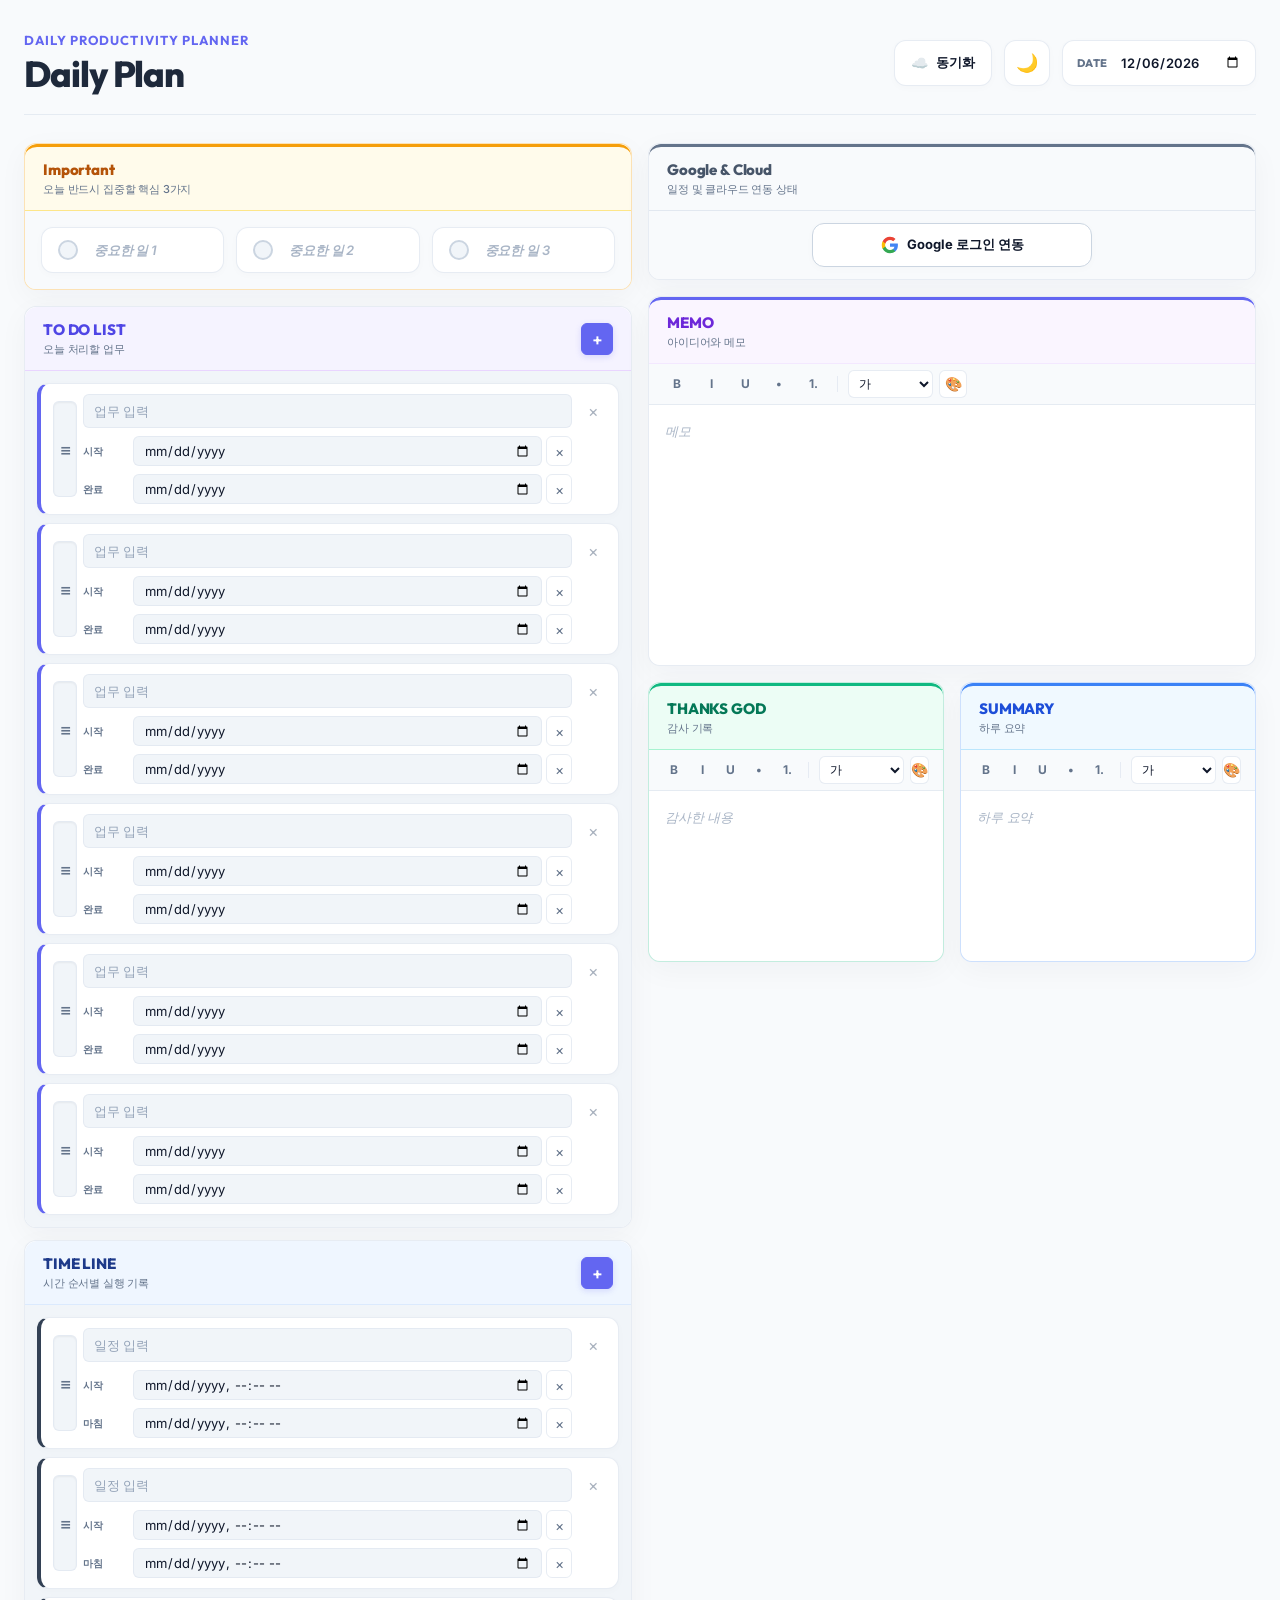
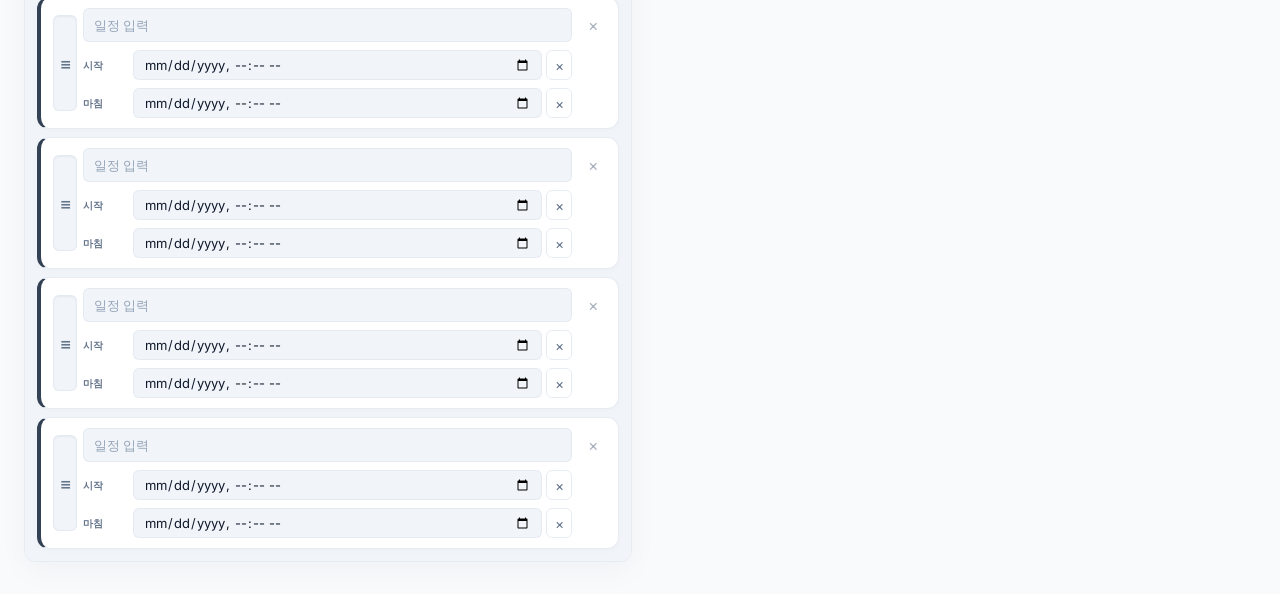
==== index.html @ 414c24da "20260521_윙맨 클로드 작업, 로그인 기능으로 데이터 공유 관련" ====
<!doctype html>
<html lang="ko">
  <head>
    <meta charset="utf-8" />
    <meta name="viewport" content="width=device-width, initial-scale=1" />
    <title>Daily Plan</title>
    <link rel="preconnect" href="https://fonts.googleapis.com">
    <link rel="preconnect" href="https://fonts.gstatic.com" crossorigin>
    <link href="https://fonts.googleapis.com/css2?family=Inter:wght@300;400;500;600;700&family=Outfit:wght@400;500;600;700;800&display=swap" rel="stylesheet">
    <link rel="stylesheet" href="styles.css" />
    <script src="https://accounts.google.com/gsi/client" async defer></script>
  </head>
  <body>
    <main class="app-shell">
      <header class="app-header">
        <div>
          <p class="eyebrow">Daily productivity planner</p>
          <h1>Daily Plan</h1>
        </div>
        <div class="header-controls">
          <button id="triggerCloudBackup" class="backup-trigger-btn" type="button" title="구글 드라이브와 지금 동기화">
            <span class="btn-icon">☁️</span>
            <span class="btn-label">동기화</span>
          </button>
          <button id="themeToggle" class="theme-toggle-btn" type="button" aria-label="테마 전환" title="화면 테마 전환">🌙</button>
          <label class="date-field">
            <span>DATE</span>
            <input id="planDate" type="date" />
          </label>
        </div>
      </header>

      <section class="planner-grid" aria-label="Daily planning workspace">
        <section class="main-grid" aria-label="Primary planning area">
          <section class="left-stack">
            <section class="panel important-panel priority-panel" aria-labelledby="importantTitle">
              <div class="panel-header">
                <div>
                  <h2 id="importantTitle">Important</h2>
                  <p>오늘 반드시 집중할 핵심 3가지</p>
                </div>
              </div>
              <div class="important-list">
                <div class="important-item">
                  <label class="important-checkbox-wrapper">
                    <input type="checkbox" class="important-checkbox" data-checkbox="important1" aria-label="중요한 일 1 완료 체크">
                    <span class="custom-checkbox"></span>
                  </label>
                  <div class="rich-editor" contenteditable="true" data-editor="important1" aria-label="중요한 일 1"></div>
                </div>
                <div class="important-item">
                  <label class="important-checkbox-wrapper">
                    <input type="checkbox" class="important-checkbox" data-checkbox="important2" aria-label="중요한 일 2 완료 체크">
                    <span class="custom-checkbox"></span>
                  </label>
                  <div class="rich-editor" contenteditable="true" data-editor="important2" aria-label="중요한 일 2"></div>
                </div>
                <div class="important-item">
                  <label class="important-checkbox-wrapper">
                    <input type="checkbox" class="important-checkbox" data-checkbox="important3" aria-label="중요한 일 3 완료 체크">
                    <span class="custom-checkbox"></span>
                  </label>
                  <div class="rich-editor" contenteditable="true" data-editor="important3" aria-label="중요한 일 3"></div>
                </div>
              </div>
            </section>

            <section class="work-grid" aria-label="Execution workspace">
              <section class="panel task-panel" aria-labelledby="todoTitle">
                <div class="panel-header">
                  <div>
                    <h2 id="todoTitle">TO DO LIST</h2>
                    <p>오늘 처리할 업무</p>
                  </div>
                  <button class="icon-button" id="addTodo" type="button" title="할 일 추가" aria-label="할 일 추가">+</button>
                </div>
                <div id="todoList" class="row-list" data-list="todos"></div>
              </section>

              <section class="panel timeline-panel" aria-labelledby="timelineTitle">
                <div class="panel-header">
                  <div>
                    <h2 id="timelineTitle">TIME LINE</h2>
                    <p>시간 순서별 실행 기록</p>
                  </div>
                  <button class="icon-button" id="addTimeline" type="button" title="타임라인 추가" aria-label="타임라인 추가">+</button>
                </div>
                <div id="timelineList" class="row-list" data-list="timeline"></div>
              </section>
            </section>
          </section>

          <section class="right-stack">
            <section class="panel calendar-panel" aria-labelledby="calendarTitle">
              <div class="panel-header">
                <div>
                  <h2 id="calendarTitle">Google &amp; Cloud</h2>
                  <p id="calendarStatusText">일정 및 클라우드 연동 상태</p>
                </div>
              </div>
              <div class="calendar-preview" style="padding: 12px; display: flex; align-items: center; justify-content: center;">
                <!-- 1. 구글 연동 전 화면 -->
                <div id="calendarUnlinked" style="width: 100%; display: flex; justify-content: center;">
                  <button id="connectGoogleBtn" class="google-login-button" type="button" style="width: 100%; display: inline-flex; align-items: center; justify-content: center; gap: 8px; padding: 12px; border-radius: var(--radius); font-size: 13px; font-weight: 700; cursor: pointer;">
                    <span class="g-logo">
                      <svg viewBox="0 0 24 24" width="18" height="18">
                        <path fill="#4285F4" d="M22.56 12.25c0-.78-.07-1.53-.2-2.25H12v4.26h5.92c-.26 1.37-1.04 2.53-2.21 3.31v2.77h3.57c2.08-1.92 3.28-4.74 3.28-8.09z"/>
                        <path fill="#34A853" d="M12 23c2.97 0 5.46-.98 7.28-2.66l-3.57-2.77c-.98.66-2.23 1.06-3.71 1.06-2.86 0-5.29-1.93-6.16-4.53H2.18v2.84C3.99 20.53 7.7 23 12 23z"/>
                        <path fill="#FBBC05" d="M5.84 14.09c-.22-.66-.35-1.36-.35-2.09s.13-1.43.35-2.09V7.07H2.18C1.43 8.55 1 10.22 1 12s.43 3.45 1.18 4.93l2.85-2.22.81-.62z"/>
                        <path fill="#EA4335" d="M12 5.38c1.62 0 3.06.56 4.21 1.64l3.15-3.15C17.45 2.09 14.97 1 12 1 7.7 1 3.99 3.47 2.18 7.07l3.66 2.84c.87-2.6 3.3-4.53 6.16-4.53z"/>
                      </svg>
                    </span>
                    <span class="g-btn-text">Google 로그인 연동</span>
                  </button>
                </div>

                <!-- 2. 구글 연동 후 화면 -->
                <div id="calendarLinked" style="display: none; width: 100%;">
                  <div style="display: flex; gap: 8px; width: 100%; align-items: center; margin-bottom: 10px;">
                    <a id="openGoogleCalendarBtn" href="https://calendar.google.com/calendar/r" target="_blank" rel="noopener" class="google-calendar-link-btn" style="text-decoration: none; flex: 2; display: inline-flex; align-items: center; justify-content: center; gap: 8px; padding: 12px; border-radius: var(--radius); background: #4285F4; border: none; color: #ffffff; font-size: 13px; font-weight: 700; cursor: pointer; transition: all 0.2s;">
                      📅 일정 추가·편집 (구글 캘린더) ↗
                    </a>
                    <button id="disconnectGoogleBtn" class="google-logout-button" type="button" style="flex: 1; display: inline-flex; align-items: center; justify-content: center; gap: 6px; padding: 12px; border-radius: var(--radius); background: var(--panel-soft); border: 1px solid var(--line-soft); color: #ef4444; font-size: 12px; font-weight: 600; cursor: pointer; transition: all 0.2s;">
                      🔒 로그아웃
                    </button>
                  </div>
                  <iframe id="calendarFrame" title="내 구글 캘린더" src="" style="width: 100%; height: 460px; border: 1px solid var(--line-soft); border-radius: var(--radius); background: #ffffff;" frameborder="0" scrolling="no"></iframe>
                </div>
              </div>
            </section>

            <section class="panel memo-panel" aria-labelledby="memoTitle">
              <div class="panel-header">
                <div>
                  <h2 id="memoTitle">MEMO</h2>
                  <p>아이디어와 메모</p>
                </div>
              </div>
              <div class="editor-toolbar" data-toolbar>
                <button type="button" data-command="bold" title="굵게">B</button>
                <button type="button" data-command="italic" title="기울임">I</button>
                <button type="button" data-command="underline" title="밑줄">U</button>
                <button type="button" data-command="insertUnorderedList" title="글머리 목록">•</button>
                <button type="button" data-command="insertOrderedList" title="번호 목록">1.</button>
                
                <div class="toolbar-divider"></div>
                
                <select class="editor-select" data-command="fontSize" title="글꼴 크기" aria-label="글꼴 크기">
                  <option value="" disabled selected>가</option>
                  <option value="1">매우 작게</option>
                  <option value="2">작게</option>
                  <option value="3">보통</option>
                  <option value="4">크게</option>
                  <option value="5">매우 크게</option>
                  <option value="6">최대</option>
                </select>
                
                <label class="editor-color-label" title="글자 색상">
                  <input type="color" class="editor-color-picker" data-command="foreColor" value="#1e293b" />
                  <span class="color-icon">🎨</span>
                </label>
              </div>
              <div class="rich-editor large-editor" contenteditable="true" data-editor="memo" aria-label="메모"></div>
            </section>

            <section class="review-grid" aria-label="Daily review">
              <section class="panel thanks-panel" aria-labelledby="thanksTitle">
                <div class="panel-header">
                  <div>
                    <h2 id="thanksTitle">THANKS GOD</h2>
                    <p>감사 기록</p>
                  </div>
                </div>
                <div class="editor-toolbar" data-toolbar>
                  <button type="button" data-command="bold" title="굵게">B</button>
                  <button type="button" data-command="italic" title="기울임">I</button>
                  <button type="button" data-command="underline" title="밑줄">U</button>
                  <button type="button" data-command="insertUnorderedList" title="글머리 목록">•</button>
                  <button type="button" data-command="insertOrderedList" title="번호 목록">1.</button>
                  
                  <div class="toolbar-divider"></div>
                  
                  <select class="editor-select" data-command="fontSize" title="글꼴 크기" aria-label="글꼴 크기">
                    <option value="" disabled selected>가</option>
                    <option value="1">매우 작게</option>
                    <option value="2">작게</option>
                    <option value="3">보통</option>
                    <option value="4">크게</option>
                    <option value="5">매우 크게</option>
                    <option value="6">최대</option>
                  </select>
                  
                  <label class="editor-color-label" title="글자 색상">
                    <input type="color" class="editor-color-picker" data-command="foreColor" value="#1e293b" />
                    <span class="color-icon">🎨</span>
                  </label>
                </div>
                <div class="rich-editor review-editor" contenteditable="true" data-editor="thanks" aria-label="감사한 내용"></div>
              </section>

              <section class="panel summary-panel" aria-labelledby="summaryTitle">
                <div class="panel-header">
                  <div>
                    <h2 id="summaryTitle">SUMMARY</h2>
                    <p>하루 요약</p>
                  </div>
                </div>
                <div class="editor-toolbar" data-toolbar>
                  <button type="button" data-command="bold" title="굵게">B</button>
                  <button type="button" data-command="italic" title="기울임">I</button>
                  <button type="button" data-command="underline" title="밑줄">U</button>
                  <button type="button" data-command="insertUnorderedList" title="글머리 목록">•</button>
                  <button type="button" data-command="insertOrderedList" title="번호 목록">1.</button>
                  
                  <div class="toolbar-divider"></div>
                  
                  <select class="editor-select" data-command="fontSize" title="글꼴 크기" aria-label="글꼴 크기">
                    <option value="" disabled selected>가</option>
                    <option value="1">매우 작게</option>
                    <option value="2">작게</option>
                    <option value="3">보통</option>
                    <option value="4">크게</option>
                    <option value="5">매우 크게</option>
                    <option value="6">최대</option>
                  </select>
                  
                  <label class="editor-color-label" title="글자 색상">
                    <input type="color" class="editor-color-picker" data-command="foreColor" value="#1e293b" />
                    <span class="color-icon">🎨</span>
                  </label>
                </div>
                <div class="rich-editor review-editor" contenteditable="true" data-editor="summary" aria-label="하루 요약"></div>
              </section>
            </section>
          </section>
        </section>
      </section>
    </main>

    <template id="todoTemplate">
      <article class="plan-row" data-row>
        <button class="drag-handle" type="button" title="순서 이동" aria-label="순서 이동">≡</button>
        <textarea class="title-input" data-field="task" placeholder="업무 입력" rows="1"></textarea>
        <div class="date-control" data-label="시작">
          <span class="control-label">시작</span>
          <input type="date" data-field="start" aria-label="시작 날짜" />
          <button class="clear-button" type="button" data-clear="start" title="시작 날짜 삭제" aria-label="시작 날짜 삭제">×</button>
        </div>
        <div class="date-control" data-label="완료">
          <span class="control-label">완료</span>
          <input type="date" data-field="end" aria-label="완료 날짜" />
          <button class="clear-button" type="button" data-clear="end" title="완료 날짜 삭제" aria-label="완료 날짜 삭제">×</button>
        </div>
        <button class="delete-button" type="button" data-delete title="행 삭제" aria-label="행 삭제">×</button>
      </article>
    </template>

    <template id="timelineTemplate">
      <article class="plan-row" data-row>
        <button class="drag-handle" type="button" title="순서 이동" aria-label="순서 이동">≡</button>
        <textarea class="title-input" data-field="task" placeholder="일정 입력" rows="1"></textarea>
        <div class="date-control" data-label="시작시간">
          <span class="control-label">시작</span>
          <input type="datetime-local" data-field="start" aria-label="시작 시간" />
          <button class="clear-button" type="button" data-clear="start" title="시작 시간 삭제" aria-label="시작 시간 삭제">×</button>
        </div>
        <div class="date-control" data-label="마침시간">
          <span class="control-label">마침</span>
          <input type="datetime-local" data-field="end" aria-label="마침 시간" />
          <button class="clear-button" type="button" data-clear="end" title="마침 시간 삭제" aria-label="마침 시간 삭제">×</button>
        </div>
        <button class="delete-button" type="button" data-delete title="행 삭제" aria-label="행 삭제">×</button>
      </article>
    </template>

    <script src="app.js"></script>
  </body>
</html>
---- styles.css ----
:root {
  --page: #f8fafc;
  --panel: #ffffff;
  --panel-soft: #f1f5f9;
  --panel-strong: #cbd5e1;
  --text: #0f172a;
  --muted: #64748b;
  --line: #cbd5e1;
  --line-soft: rgba(226, 232, 240, 0.8);
  --primary: #1e293b;
  --primary-2: #334155;
  --accent: #6366f1;
  --accent-soft: #eef2ff;
  --warn-soft: #fef08a;
  --danger: #ef4444;
  --radius: 12px;
  --radius-sm: 6px;
  --shadow-sm: 0 2px 8px rgba(15, 23, 42, 0.02);
  --shadow: 0 8px 30px rgba(15, 23, 42, 0.04);
  --shadow-hover: 0 12px 36px rgba(99, 102, 241, 0.08);
}

body.dark-mode {
  --page: #0f172a;       /* 눈이 편안한 심야 블루-그레이 톤 배경 */
  --panel: #1e293b;      /* 배경보다 한 단계 밝아 입체감을 주는 다크 슬레이트 카드 배경 */
  --panel-soft: #0f172a; /* 에디터 및 입력 필드 배경을 위한 깊은 다크 톤 */
  --panel-strong: #475569;
  --text: #f8fafc;       /* 야간 가독성이 탁월한 밝은 은회색 텍스트 */
  --muted: #94a3b8;      /* 차분하게 톤 다운된 서브 텍스트 */
  --line: #334155;       /* 영역 구분을 위한 다크 슬레이트 보더선 */
  --line-soft: rgba(255, 255, 255, 0.08); /* 눈이 부시지 않은 미세 경계선 */
  --primary: #f8fafc;
  --primary-2: #cbd5e1;
  --accent-soft: rgba(99, 102, 241, 0.15); /* 보라빛 악센트 반투명 채도 조절 */
  --shadow-sm: 0 2px 8px rgba(0, 0, 0, 0.2);
  --shadow: 0 8px 30px rgba(0, 0, 0, 0.35);
  --shadow-hover: 0 12px 36px rgba(99, 102, 241, 0.2);
}

* {
  box-sizing: border-box;
}

html {
  background: var(--page);
  color: var(--text);
  font-family: 'Inter', ui-sans-serif, system-ui, sans-serif;
  letter-spacing: -0.01em;
}

body {
  margin: 0;
  -webkit-font-smoothing: antialiased;
  -moz-osx-font-smoothing: grayscale;
}

button,
input,
textarea {
  font: inherit;
  color: inherit;
}

.app-shell {
  width: min(1400px, 100%);
  margin: 0 auto;
  padding: 32px 24px;
}

.app-header {
  display: flex;
  align-items: center;
  justify-content: space-between;
  gap: 24px;
  margin-bottom: 28px;
  border-bottom: 1px solid var(--line-soft);
  padding-bottom: 20px;
}

.header-controls {
  display: flex;
  align-items: center;
  gap: 12px;
}

.backup-trigger-btn {
  display: inline-flex;
  align-items: center;
  justify-content: center;
  gap: 8px;
  height: 46px;
  padding: 0 16px;
  border: 1px solid var(--line-soft);
  border-radius: var(--radius);
  background: var(--panel);
  color: var(--text);
  font-family: 'Outfit', 'Inter', sans-serif;
  font-size: 13px;
  font-weight: 600;
  cursor: pointer;
  box-shadow: var(--shadow-sm);
  transition: all 0.25s cubic-bezier(0.4, 0, 0.2, 1);
  white-space: nowrap;
  outline: none;
  user-select: none;
}

.backup-trigger-btn .btn-icon {
  font-size: 14px;
  transition: transform 0.25s ease;
}

.backup-trigger-btn:hover {
  border-color: var(--accent);
  background: linear-gradient(135deg, rgba(99, 102, 241, 0.04), rgba(79, 70, 229, 0.04));
  color: var(--accent);
  transform: translateY(-2px);
  box-shadow: 0 6px 16px rgba(99, 102, 241, 0.08);
}

.backup-trigger-btn:hover .btn-icon {
  transform: translateY(-1px);
}

.backup-trigger-btn:active {
  transform: translateY(0) scale(0.97);
  box-shadow: var(--shadow-sm);
}

body.dark-mode .backup-trigger-btn {
  background: var(--panel);
  border-color: var(--line-soft);
  color: var(--text);
}

body.dark-mode .backup-trigger-btn:hover {
  border-color: var(--accent);
  background: linear-gradient(135deg, rgba(165, 180, 252, 0.06), rgba(99, 102, 241, 0.06));
  color: #a5b4fc;
}

.theme-toggle-btn {
  display: inline-grid;
  width: 46px;
  height: 46px;
  place-items: center;
  border: 1px solid var(--line-soft);
  border-radius: var(--radius);
  background: var(--panel);
  font-size: 18px;
  cursor: pointer;
  box-shadow: var(--shadow-sm);
  transition: all 0.28s cubic-bezier(0.4, 0, 0.2, 1);
  outline: none;
  user-select: none;
}

.theme-toggle-btn:hover {
  border-color: var(--accent);
  transform: scale(1.08) rotate(15deg);
  box-shadow: 0 4px 14px rgba(99, 102, 241, 0.12);
}

.theme-toggle-btn:active {
  transform: scale(0.92);
}

.eyebrow {
  margin: 0 0 6px;
  color: var(--accent);
  font-family: 'Outfit', sans-serif;
  font-size: 13px;
  font-weight: 700;
  letter-spacing: 0.08em;
  text-transform: uppercase;
}

h1 {
  margin: 0;
  color: var(--primary);
  font-family: 'Outfit', sans-serif;
  font-size: 36px;
  font-weight: 800;
  letter-spacing: -0.03em;
  line-height: 1.1;
}

.date-field {
  display: flex;
  align-items: center;
  gap: 12px;
  background: var(--panel);
  border: 1px solid var(--line-soft);
  border-radius: var(--radius);
  padding: 6px 14px;
  box-shadow: var(--shadow-sm);
  transition: all 0.2s ease;
}

.date-field:hover {
  border-color: var(--accent);
  box-shadow: 0 4px 12px rgba(99, 102, 241, 0.05);
}

.date-field span {
  color: var(--muted);
  font-family: 'Outfit', sans-serif;
  font-size: 11px;
  font-weight: 800;
  letter-spacing: 0.05em;
}

.date-field input {
  height: 32px;
  border: none;
  background: transparent;
  color: var(--text);
  font-weight: 600;
  font-size: 13px;
  padding: 0;
  cursor: pointer;
  outline: none;
}

.planner-grid {
  display: grid;
  grid-template-columns: 1fr;
  gap: 16px;
  align-items: start;
}

.main-grid {
  display: grid;
  grid-template-columns: minmax(560px, 1.15fr) minmax(430px, 1fr);
  gap: 16px;
  align-items: start;
}

.left-stack,
.right-stack {
  display: grid;
  gap: 16px;
  min-width: 0;
}

.work-grid {
  display: grid;
  grid-template-columns: minmax(0, 1fr) minmax(0, 1fr);
  gap: 12px;
  align-items: start;
}

.panel {
  min-width: 0;
  border: 1px solid var(--line-soft);
  border-radius: var(--radius);
  background: var(--panel);
  box-shadow: var(--shadow);
  overflow: hidden;
}

.panel-header {
  display: flex;
  min-height: 64px;
  align-items: center;
  justify-content: space-between;
  gap: 12px;
  border-bottom: 1px solid var(--line-soft);
  background: var(--panel);
  padding: 14px 18px;
  border-radius: var(--radius) var(--radius) 0 0; /* 패널 헤더 배경색 삐침 방지용 라운딩 */
}

/* 각 구역별 패널 헤더 (타이틀 칸 구역) 프리미엄 배경색 틴트 및 하단 보더 정밀 튜닝 */
.important-panel > .panel-header {
  background: #fffbeb !important; /* Extremely Soft Amber Tint (초미세 골드 앰버 틴트) */
  border-bottom: 1px solid #fde68a !important;
}

.task-panel > .panel-header {
  background: #f5f3ff !important; /* Extremely Soft Violet Purple Tint (초미세 바이올렛 퍼플 틴트) */
  border-bottom: 1px solid #e9d5ff !important;
}

.timeline-panel > .panel-header {
  background: #eff6ff !important; /* Extremely Soft Royal Blue Tint (초미세 로얄 블루 틴트) */
  border-bottom: 1px solid #dbeafe !important;
}

.calendar-panel > .panel-header {
  background: #f8fafc !important; /* Elegant Slate Soft Tint (고급 슬레이트 그레이 틴트) */
  border-bottom: 1px solid #e2e8f0 !important;
}

.memo-panel > .panel-header {
  background: #faf5ff !important; /* Creative Lavender Purple Tint (창의적 라벤더 퍼플 틴트) */
  border-bottom: 1px solid #f3e8ff !important;
}

.thanks-panel > .panel-header {
  background: #ecfdf5 !important; /* Peaceful Emerald Mint Tint (평온한 에메랄드 민트 틴트) */
  border-bottom: 1px solid #a7f3d0 !important;
}

.summary-panel > .panel-header {
  background: #f0f9ff !important; /* Trusting Sky Blue Tint (신뢰감 있는 스카이 블루 틴트) */
  border-bottom: 1px solid #bae6fd !important;
}

.panel-header h2,
.panel-header p {
  margin: 0;
}

.panel-header h2 {
  color: var(--primary);
  font-family: 'Outfit', sans-serif;
  font-size: 15px;
  font-weight: 800;
  letter-spacing: -0.01em;
  line-height: 1.2;
}

/* 각 항목별 고품격 테마 컬러 적용 (시각적 구분감 극대화) */
#importantTitle {
  color: #b45309 !important; /* Amber Gold (따뜻하고 선명한 골드 앰버) */
}

#todoTitle {
  color: #4f46e5 !important; /* Signature Indigo Purple (시그니처 인디고 퍼플) */
}

#timelineTitle {
  color: #1e3a8a !important; /* Slate Deep Blue (차분하고 정돈된 딥 블루) */
}

#calendarTitle {
  color: #475569 !important; /* Slate Navy (차분한 슬레이트 네이비) */
}

#memoTitle {
  color: #6d28d9 !important; /* Deep Violet (세련된 다크 바이올렛) */
}

#thanksTitle {
  color: #047857 !important; /* Emerald Forest Green (싱그러운 에메랄드 그린) */
}

#summaryTitle {
  color: #1d4ed8 !important; /* Trusting Soft Blue (신뢰감 있는 소프트 블루) */
}

.panel-header p {
  margin-top: 3px;
  color: var(--muted);
  font-size: 11px;
  font-weight: 500;
  line-height: 14px;
}

.icon-button {
  display: inline-grid;
  width: 32px;
  height: 32px;
  flex: 0 0 auto;
  place-items: center;
  border: 1px solid var(--accent);
  border-radius: var(--radius-sm);
  background: var(--accent);
  color: #fff;
  cursor: pointer;
  font-size: 16px;
  font-weight: 700;
  line-height: 1;
  box-shadow: 0 2px 6px rgba(99, 102, 241, 0.2);
  transition: all 0.2s ease;
}

.icon-button:hover {
  background: #4f46e5;
  border-color: #4f46e5;
  transform: translateY(-1px);
  box-shadow: 0 4px 10px rgba(99, 102, 241, 0.3);
}

.icon-button:active {
  transform: translateY(0);
}

.column-head {
  display: none;
  min-height: 0;
  border-bottom: 1px solid var(--line-soft);
  background: var(--primary-2);
  color: #fff;
  font-size: 11px;
  font-weight: 700;
  padding: 0 12px 0 44px;
}

.row-list {
  display: grid;
  gap: 8px;
  min-height: 520px;
  background: var(--panel-soft);
  padding: 12px;
}

.row-list.is-reordering .plan-row:not(.is-dragging) {
  opacity: 0.68;
}

/* 드래그(순서 이동) 중 목록 안의 글자들이 마우스 드래그로 선택되어 파랗게 변하는 현상을 방지 */
.row-list.is-reordering {
  user-select: none !important;
  -webkit-user-select: none !important;
}

.plan-row {
  display: grid;
  grid-template-columns: 22px minmax(0, 1fr) 26px;
  gap: 8px;
  align-items: center;
  min-height: 116px;
  border: 1px solid var(--line-soft);
  border-left: 4px solid var(--accent);
  border-radius: var(--radius);
  background: var(--panel);
  box-shadow: var(--shadow-sm);
  overflow: hidden;
  padding: 10px 12px;
  transition: all 0.22s cubic-bezier(0.16, 1, 0.3, 1);
}

.plan-row:hover {
  transform: translateY(-2px);
  border-color: var(--accent);
  box-shadow: var(--shadow-hover);
}

.timeline-panel .plan-row {
  border-left-color: var(--primary-2);
}

.timeline-panel .plan-row:hover {
  box-shadow: 0 12px 36px rgba(15, 23, 42, 0.06);
}

.plan-row.is-dragging {
  position: relative;
  z-index: 100; /* 최상단으로 끌어올림 */
  border-color: var(--accent) !important;
  border-left-width: 6px !important;
  box-shadow: 0 20px 45px rgba(99, 102, 241, 0.28) !important; /* 강렬한 네온 보랏빛 부유 그림자 */
  background: var(--accent-soft) !important;
  transform: scale(1.03) translateY(-4px); /* 미세하게 커지며 공중에 뜨는 입체감 제공 */
  opacity: 0.96;
  pointer-events: none !important; /* 드래그 중 아래쪽의 진짜 타겟 엘리먼트를 마우스가 감지할 수 있도록 마우스 포인터 이벤트를 통과시킴 */
}

/* 칸 이동 시 마우스 위치에 맞춰 줄 사이가 쫄깃하게 비켜서는 미학적 연출 */
.plan-row.drop-before {
  transform: translateY(18px); /* 18px만큼 시원하게 아래로 비켜서서 쫄깃한 빈자리 확보 */
}

.plan-row.drop-after {
  transform: translateY(-18px); /* 18px만큼 시원하게 위로 비켜서서 쫄깃한 빈자리 확보 */
}

.plan-row.drop-before,
.plan-row.drop-after {
  opacity: 1;
  position: relative;
  transition: transform 0.22s cubic-bezier(0.16, 1, 0.3, 1);
}

/* 벌어진 빈 자리에 들어설 극도로 선명하고 화려한 '네온 가이드 실선' 디자인 */
.plan-row.drop-before::before,
.plan-row.drop-after::after {
  position: absolute;
  left: 4px;
  right: 4px;
  z-index: 50;
  height: 6px; /* 6px의 묵직하고 확실한 실선 두께 */
  border-radius: 99px; /* 양끝을 부드럽고 둥글게 마감 */
  background: #6366f1 !important; /* 가장 화려한 형광 인디고 퍼플 */
  box-shadow: 0 0 16px 5px rgba(99, 102, 241, 0.85), 0 0 30px 10px rgba(99, 102, 241, 0.4); /* 초강력 네온 광선(Glow/글로우) 효과 */
  content: "";
  pointer-events: none;
  animation: drop-line-laser-pulse 0.6s infinite alternate ease-in-out; /* 레이저처럼 살아 숨쉬는 심장 박동 애니메이션 */
}

.plan-row.drop-before::before {
  top: -12px; /* 벌어진 빈틈 정중앙에 정확히 선 안착 */
}

.plan-row.drop-after::after {
  bottom: -12px; /* 벌어진 빈틈 정중앙에 정확히 선 안착 */
}

/* 다크 모드일 때 네온 레이저 광선을 더욱 선명하게 증폭 */
body.dark-mode .plan-row.drop-before::before,
body.dark-mode .plan-row.drop-after::after {
  background: #818cf8 !important;
  box-shadow: 0 0 20px 6px rgba(129, 140, 248, 0.95), 0 0 35px 12px rgba(129, 140, 248, 0.55);
}

/* 레이저 펄스 애니메이션 */
@keyframes drop-line-laser-pulse {
  0% {
    opacity: 0.65;
    transform: scaleX(0.97);
  }
  100% {
    opacity: 1;
    transform: scaleX(1);
  }
}
.drag-handle {
  display: grid;
  grid-column: 1 / 2;
  grid-row: 1 / 4;
  width: 24px;
  height: 96px;
  place-items: center;
  border: 1px solid var(--line-soft); /* 눈에 거슬리지 않는 초미세 보더선 */
  border-radius: var(--radius-sm);
  background: var(--panel-soft) !important; /* [치명적 버그 수정] 흰색으로 튀던 배경을 테마와 100% 동화되는 변수로 강제 변경 */
  color: var(--muted) !important;
  font-size: 14px;
  font-weight: 700;
  cursor: grab;
  touch-action: none;
  transition: all 0.2s cubic-bezier(0.4, 0, 0.2, 1);
  outline: none;
  box-shadow: inset 0 1px 2px rgba(0, 0, 0, 0.05);
}

.drag-handle:hover {
  background: var(--accent-soft) !important; /* 마우스 올렸을 때 보랏빛 은은한 배경 */
  color: var(--accent) !important; /* 아이콘도 예쁜 보랏빛 */
  border-color: var(--accent);
  transform: scale(1.05); /* 미세하게 늘어나 반응감을 줌 */
}

.drag-handle:active {
  cursor: grabbing;
  background: var(--accent) !important; /* 클릭 드래그 시 강력한 형광 보라 */
  color: #ffffff !important; /* 문양은 완전 백색 */
  border-color: var(--accent);
  transform: scale(0.95); /* 미세하게 압축되어 클릭 텐션 부여 */
}

.title-input,
.date-control input {
  width: 100%;
  min-width: 0;
  height: 30px;
  border: 1px solid var(--line-soft);
  border-radius: var(--radius-sm);
  background: var(--panel-soft);
  color: var(--text);
  font-size: 13px;
  line-height: 16px;
  padding: 0 10px;
  outline: none;
  transition: all 0.2s ease;
}

.title-input {
  grid-column: 2 / 3;
  grid-row: 1 / 2;
  min-height: 34px;
  max-height: 80px;
  height: auto;
  overflow: hidden;
  padding: 8px 10px;
  resize: none;
  overflow-wrap: anywhere;
  word-break: break-word;
  font-weight: 500;
}

.title-input::placeholder {
  color: #94a3b8;
}

.date-control {
  display: grid;
  grid-template-columns: 46px minmax(0, 1fr) 26px;
  gap: 4px;
  align-items: center;
  min-width: 0;
}

.date-control:nth-of-type(1) {
  grid-column: 2 / 3;
  grid-row: 2 / 3;
}

.date-control:nth-of-type(2) {
  grid-column: 2 / 3;
  grid-row: 3 / 4;
}

.control-label {
  color: var(--muted);
  font-family: 'Outfit', sans-serif;
  font-size: 10px;
  font-weight: 700;
  line-height: 11px;
}

.clear-button,
.delete-button,
.editor-toolbar button {
  border: 0;
  background: transparent;
  cursor: pointer;
  transition: all 0.2s ease;
}

.clear-button {
  display: grid;
  width: 26px;
  height: 30px;
  place-items: center;
  border: 1px solid var(--line-soft);
  border-radius: var(--radius-sm);
  color: var(--muted);
  font-size: 14px;
}

.clear-button:hover {
  background: var(--panel-soft);
  color: var(--text);
}

.delete-button {
  display: grid;
  grid-column: 3 / 4;
  grid-row: 1 / 2;
  width: 26px;
  height: 30px;
  place-items: center;
  border-radius: var(--radius-sm);
  color: var(--muted);
  opacity: 0.55;
  font-size: 16px;
}

.delete-button:hover,
.delete-button:focus {
  background: #fef2f2;
  color: var(--danger);
  opacity: 1;
  outline: none;
}

.title-input:focus,
.date-control input:focus,
.date-field input:focus,
.rich-editor:focus {
  border-color: var(--accent);
  box-shadow: 0 0 0 3px rgba(99, 102, 241, 0.15);
  outline: none;
}

.review-grid {
  display: grid;
  grid-template-columns: 1fr 1fr;
  gap: 16px;
}

/* --- 상단 테두리 악센트 및 보더 미학 고도화 --- */
.important-panel .panel-header {
  border-top: 3px solid #f59e0b; /* Warm Gold Amber (따뜻한 골드 엠버) */
}

.priority-panel {
  border-color: rgba(245, 158, 11, 0.3) !important; /* 은은한 골드 테두리 */
}

.memo-panel .panel-header {
  border-top: 3px solid var(--accent); /* Signature Purple (시그니처 퍼플) */
}

.thanks-panel .panel-header {
  border-top: 3px solid #10b981; /* Fresh Emerald Green (싱그러운 에메랄드 그린) */
}

.thanks-panel {
  border-color: rgba(16, 185, 129, 0.25) !important;
}

.summary-panel .panel-header {
  border-top: 3px solid #3b82f6; /* Trusting Soft Blue (신뢰감 있는 소프트 블루) */
}

.summary-panel {
  border-color: rgba(59, 130, 246, 0.25) !important;
}

.calendar-panel .panel-header {
  border-top: 3px solid #64748b; /* Slate Navy (슬레이트 네이비) */
}

/* --- 구글 캘린더 연동 영역 프리미엄화 --- */
.calendar-preview {
  display: flex;
  align-items: center;
  justify-content: center;
  min-height: auto;
  background: var(--page);
  padding: 8px; /* 극세사 다이어트 여백 */
}

.google-logout-button {
  background: var(--panel-soft) !important;
  border: 1px solid var(--line-soft) !important;
  color: #ef4444 !important;
  transition: all 0.22s cubic-bezier(0.16, 1, 0.3, 1) !important;
}

.google-logout-button:hover {
  background: #fee2e2 !important;
  border-color: #fca5a5 !important;
  color: #dc2626 !important;
  transform: translateY(-1px);
  box-shadow: 0 4px 12px rgba(239, 68, 68, 0.08);
}

body.dark-mode .google-logout-button:hover {
  background: rgba(239, 68, 68, 0.15) !important;
  border-color: rgba(239, 68, 68, 0.4) !important;
  color: #fca5a5 !important;
}

/* --- 에디터 툴바 프리미엄화 (미니멀리스트 리치 에디터 스타일) --- */
.editor-toolbar {
  display: flex;
  min-height: 40px;
  align-items: center;
  gap: 6px;
  border-bottom: 1px solid var(--line-soft);
  background: var(--page);
  padding: 6px 14px;
}

.editor-toolbar button {
  display: inline-grid;
  width: 28px;
  height: 28px;
  place-items: center;
  border: none;
  border-radius: 6px;
  background: transparent;
  color: var(--muted);
  font-size: 12px;
  font-weight: 700;
  transition: all 0.18s ease;
}

.editor-toolbar button:hover,
.editor-toolbar button:focus {
  background: var(--accent-soft);
  color: var(--accent);
  outline: none;
}

/* --- 중요 업무(Important) 리뉴얼: 독립된 프리미엄 미니 카드 구성 --- */
.important-list {
  display: grid;
  grid-template-columns: repeat(3, minmax(0, 1fr));
  gap: 12px;
  background: var(--page);
  padding: 16px;
}

.important-item {
  display: grid;
  grid-template-columns: 24px minmax(0, 1fr) !important;
  gap: 12px;
  align-items: center;
  background: var(--panel);
  border: 1px solid var(--line-soft);
  border-radius: var(--radius);
  padding: 12px 16px;
  box-shadow: var(--shadow-sm);
  transition: all 0.22s cubic-bezier(0.16, 1, 0.3, 1);
}

.important-item:hover {
  transform: translateY(-2px);
  border-color: rgba(245, 158, 11, 0.5);
  box-shadow: 0 8px 24px rgba(245, 158, 11, 0.08);
}

.important-item .num-badge {
  display: grid;
  width: 26px;
  height: 26px;
  place-items: center;
  border-radius: 50%; /* 완전 원형 */
  background: rgba(245, 158, 11, 0.12); /* 부드러운 엠버 톤 배경 */
  color: #d97706; /* 엠버 텍스트 */
  font-family: 'Outfit', sans-serif;
  font-size: 12px;
  font-weight: 800;
  transition: all 0.2s ease;
}

.important-item:hover .num-badge {
  background: #f59e0b;
  color: #ffffff;
}

/* --- 중요 업무 커스텀 체크박스 스타일링 --- */
.important-checkbox-wrapper {
  display: inline-flex;
  align-items: center;
  justify-content: center;
  position: relative;
  cursor: pointer;
  width: 20px;
  height: 20px;
  user-select: none;
}

/* 실제 체크박스 인풋 숨기기 */
.important-checkbox {
  position: absolute;
  opacity: 0;
  cursor: pointer;
  height: 0;
  width: 0;
}

/* 커스텀 원형 체크박스 기본 스타일 */
.custom-checkbox {
  display: block;
  box-sizing: border-box;
  height: 20px;
  width: 20px;
  background-color: var(--panel-soft) !important;
  border: 2px solid var(--line) !important;
  border-radius: 50% !important; /* 완벽한 원형 유지 */
  position: relative;
  transition: all 0.22s cubic-bezier(0.16, 1, 0.3, 1);
}

/* 호버 시 앰버 골드 테두리 및 미세 광채 */
.important-checkbox-wrapper:hover .custom-checkbox {
  border-color: #f59e0b !important;
  box-shadow: 0 0 8px rgba(245, 158, 11, 0.4);
}

/* 체크 완료 시 스타일 */
.important-checkbox:checked ~ .custom-checkbox {
  background-color: #f59e0b !important;
  border-color: #d97706 !important;
}

/* 체크마크 (V자) 가상 요소 디자인 */
.custom-checkbox::after {
  content: "";
  position: absolute;
  display: none;
  left: 6px;
  top: 2px;
  width: 5px;
  height: 9px;
  border: solid #ffffff;
  border-width: 0 2px 2px 0;
  transform: rotate(45deg);
}

/* 체크되었을 때만 가상 요소 체크마크 표시 */
.important-checkbox:checked ~ .custom-checkbox::after {
  display: block;
}

/* 완료 카드 디자인 (차분히 톤 다운 및 골드 앰버 취소선) */
.important-item.is-completed {
  border-color: var(--line-soft) !important;
  opacity: 0.65;
  background: var(--panel-soft) !important;
}

.important-item.is-completed .rich-editor {
  color: var(--muted) !important;
  text-decoration: line-through !important;
  text-decoration-color: rgba(217, 119, 6, 0.6) !important; /* 차분한 앰버 골드 취소선 */
  text-decoration-thickness: 2px !important;
}

/* 다크모드 대응 */
body.dark-mode .custom-checkbox {
  background-color: rgba(255, 255, 255, 0.03) !important;
}

body.dark-mode .important-item.is-completed .rich-editor {
  text-decoration-color: rgba(245, 158, 11, 0.6) !important;
}

/* --- 에디터 본문 영역 프리미엄 스타일링 --- */
.rich-editor {
  min-height: 58px;
  border: 1px solid var(--line-soft);
  border-radius: var(--radius-sm);
  background: var(--panel);
  color: var(--text);
  font-size: 13px;
  line-height: 1.6;
  overflow-wrap: anywhere;
  padding: 12px;
  transition: all 0.2s ease;
}

.rich-editor:empty::before {
  color: #94a3b8;
  content: attr(aria-label);
  font-style: italic;
  opacity: 0.8;
}

.important-item .rich-editor {
  border: none;
  padding: 0;
  min-height: auto;
  font-weight: 600;
  color: var(--primary);
}

.important-item .rich-editor:focus {
  box-shadow: none;
  border-color: transparent;
}

.large-editor {
  height: 260px !important;
  min-height: 260px !important;
  max-height: 260px !important;
  overflow-y: auto !important;
  border: 0;
  border-radius: 0 0 var(--radius) var(--radius);
  padding: 16px;
}

.review-editor {
  height: 170px !important;
  min-height: 170px !important;
  max-height: 170px !important;
  overflow-y: auto !important;
  border: 0;
  border-radius: 0 0 var(--radius) var(--radius);
  padding: 16px;
}

/* 에디터 프리미엄 미니 스크롤바 디자인 */
.rich-editor::-webkit-scrollbar {
  width: 6px;
}

.rich-editor::-webkit-scrollbar-track {
  background: transparent;
}

.rich-editor::-webkit-scrollbar-thumb {
  background: var(--line) !important;
  border-radius: 3px;
}

.rich-editor::-webkit-scrollbar-thumb:hover {
  background: var(--accent) !important;
}

/* --- 에디터 툴바 신규 확장 요소 스타일링 --- */
.toolbar-divider {
  width: 1px;
  height: 16px;
  background: var(--line-soft);
  margin: 0 4px;
  align-self: center;
}

/* 글꼴 크기 셀렉트 박스 */
.editor-select {
  border: 1px solid var(--line-soft);
  border-radius: var(--radius-sm);
  background: var(--panel) !important;
  color: var(--text) !important;
  font-family: inherit;
  font-size: 12px;
  font-weight: 500;
  padding: 2px 6px;
  cursor: pointer;
  outline: none;
  transition: all 0.2s ease;
  height: 28px;
}

.editor-select:hover,
.editor-select:focus {
  border-color: var(--accent);
  background: var(--accent-soft) !important;
  color: var(--accent) !important;
}

/* 🎨 컬러 피커 투명 라벨 감싸기 */
.editor-color-label {
  display: inline-flex;
  align-items: center;
  justify-content: center;
  width: 28px;
  height: 28px;
  border-radius: var(--radius-sm);
  border: 1px solid var(--line-soft);
  background: var(--panel);
  cursor: pointer;
  position: relative;
  transition: all 0.2s ease;
}

.editor-color-label:hover {
  background: var(--accent-soft);
  color: var(--accent);
  border-color: var(--accent);
}

.editor-color-picker {
  position: absolute;
  opacity: 0;
  width: 100%;
  height: 100%;
  cursor: pointer;
  padding: 0;
  margin: 0;
  border: 0;
}

.color-icon {
  font-size: 14px;
  pointer-events: none;
}


@media (max-width: 1320px) {
  .main-grid {
    grid-template-columns: 1fr 1fr;
  }

  .work-grid {
    grid-template-columns: 1fr;
  }

  .row-list {
    min-height: auto;
  }
}

@media (max-width: 1500px) {
  .work-grid {
    grid-template-columns: 1fr;
  }
}

@media (max-width: 1100px) {
  .main-grid,
  .work-grid,
  .review-grid {
    grid-template-columns: 1fr;
  }

  .important-list {
    grid-template-columns: 1fr;
  }
}

@media (max-width: 860px) {
  .app-shell {
    padding: 16px;
  }

  .app-header {
    align-items: stretch;
    flex-direction: column;
    gap: 12px;
  }

  h1 {
    font-size: 24px;
    line-height: 32px;
  }

  .date-field {
    min-width: 0;
  }

  .row-list {
    min-height: auto;
  }

  .plan-row {
    grid-template-columns: 30px minmax(0, 1fr) 34px;
    gap: 7px;
  }

  .title-input {
    grid-column: 2 / 3;
  }

  .date-control {
    grid-column: 2 / 4;
    grid-row: auto;
    grid-template-columns: 52px minmax(0, 1fr) 30px;
    align-items: center;
  }

  .date-control:nth-of-type(1),
  .date-control:nth-of-type(2) {
    grid-column: 2 / 4;
    grid-row: auto;
  }

  .control-label {
    grid-column: auto;
  }

  .delete-button {
    grid-column: 3 / 4;
    grid-row: 1 / 2;
  }
}

/* ==========================================================================
   Dark Mode Premium Customization (다크 모드 프리미엄 커스텀 틴트 스타일)
   ========================================================================== */
/* 1. 다크 모드용 타이틀 영역(패널 헤더) 틴트 배경 및 경계선 재조정 */
body.dark-mode .important-panel > .panel-header {
  background: #3a1a03 !important; /* Dark Gold/Amber Tint */
  border-bottom: 1px solid #78350f !important;
}
body.dark-mode .task-panel > .panel-header {
  background: #1e1138 !important; /* Dark Violet/Purple Tint */
  border-bottom: 1px solid #4c1d95 !important;
}
body.dark-mode .timeline-panel > .panel-header {
  background: #0f1c3f !important; /* Dark Royal Blue Tint */
  border-bottom: 1px solid #1e3a8a !important;
}
body.dark-mode .calendar-panel > .panel-header {
  background: #1e293b !important; /* Dark Slate Tint */
  border-bottom: 1px solid #334155 !important;
}
body.dark-mode .memo-panel > .panel-header {
  background: #25033f !important; /* Dark Lavender Tint */
  border-bottom: 1px solid #581c87 !important;
}
body.dark-mode .thanks-panel > .panel-header {
  background: #01241a !important; /* Dark Emerald Mint Tint */
  border-bottom: 1px solid #064e3b !important;
}
body.dark-mode .summary-panel > .panel-header {
  background: #031e30 !important; /* Dark Sky Blue Tint */
  border-bottom: 1px solid #0c4a6e !important;
}

/* 2. 다크 모드용 고품격 텍스트 고대비 파스텔 컬러 적용 */
body.dark-mode #importantTitle { color: #fbbf24 !important; } /* 선명한 야간 앰버 */
body.dark-mode #todoTitle { color: #818cf8 !important; }      /* 밝은 인디고 퍼플 */
body.dark-mode #timelineTitle { color: #60a5fa !important; }  /* 밝은 딥 블루 */
body.dark-mode #calendarTitle { color: #94a3b8 !important; }  /* 밝은 슬레이트 */
body.dark-mode #memoTitle { color: #c084fc !important; }      /* 밝은 다크 바이올렛 */
body.dark-mode #thanksTitle { color: #34d399 !important; }    /* 밝은 에메랄드 그린 */
body.dark-mode #summaryTitle { color: #38bdf8 !important; }   /* 밝은 소프트 블루 */

/* 3. 중요 항목의 원형 숫자 딱지 조절 */
body.dark-mode .important-item span {
  background: rgba(251, 191, 36, 0.15) !important;
  color: #fbbf24 !important;
}
body.dark-mode .important-item:hover span {
  background: #fbbf24 !important;
  color: #0f172a !important;
}

/* ==========================================================================
   Print Optimization (인쇄 및 PDF 변환 최적화 스타일 - DP-009)
   ========================================================================== */
@media print {
  /* 1. 기본 색상 반전 및 검정색 강조 */
  html, body {
    background: #ffffff !important;
    color: #000000 !important;
  }

  /* 2. 작업에 불필요한 조작용 UI 숨김 */
  .drag-handle,
  .delete-button,
  .clear-button,
  .editor-toolbar,
  .calendar-panel,
  .icon-button {
    display: none !important;
  }

  /* 3. 상단 날짜 입력도구 테두리 투명화로 텍스트처럼 인쇄 */
  .date-field input {
    border: none !important;
    background: transparent !important;
    padding: 0 !important;
    height: auto !important;
    font-size: 14px !important;
    color: #000000 !important;
    -webkit-appearance: none;
    -moz-appearance: none;
    appearance: none;
  }

  /* 4. 전체 레이아웃을 인쇄 용지에 맞게 1열 배치로 세로 정돈 */
  .app-shell {
    width: 100% !important;
    max-width: 100% !important;
    padding: 0 !important;
    margin: 0 !important;
  }

  .planner-grid,
  .main-grid,
  .work-grid,
  .review-grid {
    display: block !important;
    width: 100% !important;
  }

  .left-stack,
  .right-stack {
    display: block !important;
    width: 100% !important;
  }

  /* 5. 카드형 컨테이너 패널 테두리 및 인쇄 잘림 방지 */
  .panel {
    border: 1px solid #c6c6ce !important;
    background: #ffffff !important;
    margin-bottom: 24px !important;
    page-break-inside: avoid;
    break-inside: avoid;
  }

  .panel-header {
    border-bottom: 1px solid #c6c6ce !important;
    background: #ffffff !important;
    padding: 8px 12px !important;
    min-height: auto !important;
  }

  .panel-header h2 {
    color: #000000 !important;
  }

  .panel-header p {
    color: #45464e !important;
  }

  /* 6. 리스트 영역 최적화 (회색 배경 제거) */
  .row-list {
    background: #ffffff !important;
    padding: 0 !important;
    gap: 0 !important;
    min-height: auto !important;
  }

  /* 7. 할 일 및 타임라인 행 인쇄용 가로 정렬 및 밑줄 구분선 구현 */
  .plan-row {
    grid-template-columns: minmax(0, 1fr) auto auto !important;
    gap: 12px !important;
    min-height: auto !important;
    border: none !important;
    border-bottom: 1px solid #e0e3e5 !important;
    border-left: none !important;
    padding: 10px 0 !important;
    background: #ffffff !important;
    page-break-inside: avoid;
    break-inside: avoid;
  }

  .timeline-panel .plan-row {
    border-left-color: transparent !important;
  }

  .title-input {
    grid-column: 1 / 2 !important;
    border: none !important;
    background: transparent !important;
    padding: 0 !important;
    font-size: 13px !important;
    color: #000000 !important;
    height: auto !important;
    resize: none !important;
  }

  .date-control {
    grid-column: auto !important;
    grid-row: auto !important;
    grid-template-columns: auto auto !important;
    gap: 4px !important;
    align-items: center;
  }

  .date-control:nth-of-type(1),
  .date-control:nth-of-type(2) {
    grid-column: auto !important;
    grid-row: auto !important;
  }

  .date-control input {
    border: none !important;
    background: transparent !important;
    padding: 0 !important;
    font-size: 11px !important;
    color: #000000 !important;
    height: auto !important;
    width: auto !important;
    text-align: right;
  }

  .control-label {
    color: #45464e !important;
    font-size: 10px !important;
  }

  /* 8. 중요 업무(Important) 3가지 인쇄 전용 세로 배치 */
  .important-list {
    background: #ffffff !important;
    padding: 8px 0 !important;
    gap: 12px !important;
    grid-template-columns: 1fr !important;
  }

  .important-item {
    gap: 12px !important;
  }

  .important-item span {
    border: 1px solid #000000 !important;
    background: #ffffff !important;
    color: #000000 !important;
  }

  /* 9. 에디터 텍스트 인쇄 최적화 */
  .rich-editor {
    border: none !important;
    background: transparent !important;
    padding: 8px 0 !important;
    color: #000000 !important;
    min-height: auto !important;
  }

  .large-editor,
  .review-editor {
    min-height: 100px !important;
  }

  /* 빈 입력창 힌트 숨김 */
  .rich-editor:empty::before {
    content: "" !important;
  }
}

/* ==========================================================================
   Cloud Backup & Google Integration UI Styles (클라우드 백업 및 구글 연동 UI 스타일)
   ========================================================================== */
/* 구글 로그인 버튼 */
.google-login-button {
  display: inline-flex;
  align-items: center;
  justify-content: center;
  gap: 12px;
  background: var(--panel);
  border: 1px solid var(--line);
  border-radius: var(--radius);
  color: var(--text);
  font-size: 14px;
  font-weight: 600;
  padding: 12px 24px;
  cursor: pointer;
  box-shadow: var(--shadow-sm);
  transition: all 0.25s cubic-bezier(0.4, 0, 0.2, 1);
  width: 100%;
  max-width: 280px;
}

.google-login-button:hover {
  transform: translateY(-2px);
  border-color: #4285F4;
  box-shadow: 0 6px 20px rgba(66, 133, 244, 0.15);
  background: var(--panel-soft);
}

.google-login-button:active {
  transform: translateY(0);
}

.g-logo {
  display: flex;
  align-items: center;
  justify-content: center;
}

/* 캘린더 아이콘 버튼 및 로딩/상태 */
.calendar-header-controls .calendar-icon-btn {
  border: none;
  background: var(--panel-soft);
  width: 32px;
  height: 32px;
  border-radius: var(--radius-sm);
  cursor: pointer;
  display: inline-flex;
  align-items: center;
  justify-content: center;
  transition: all 0.2s ease;
  font-size: 14px;
}

.calendar-header-controls .calendar-icon-btn:hover {
  transform: scale(1.08);
  background: var(--line-soft);
}

/* 일정 목록 렌더링 카드 스타일 */
.calendar-events-list {
  display: grid;
  gap: 10px;
  width: 100%;
}

.calendar-event-card {
  display: flex;
  flex-direction: column;
  gap: 4px;
  background: var(--panel);
  border: 1px solid var(--line-soft);
  border-left: 4px solid #4285F4;
  border-radius: var(--radius-sm);
  padding: 10px 14px;
  box-shadow: var(--shadow-sm);
  transition: all 0.2s ease;
}

.calendar-event-card:hover {
  transform: translateX(4px);
  border-color: #4285F4;
  box-shadow: 0 4px 12px rgba(66, 133, 244, 0.08);
}

.calendar-event-time {
  font-family: 'Outfit', sans-serif;
  font-size: 11px;
  font-weight: 700;
  color: #4285F4;
}

.calendar-event-title {
  font-size: 13px;
  font-weight: 600;
  color: var(--text);
}



/* 미니 알림 토스트 (Toast Message) */
.toast-container {
  position: fixed;
  bottom: 24px;
  left: 50%;
  transform: translateX(-50%) translateY(100px);
  z-index: 9999;
  background: rgba(15, 23, 42, 0.95);
  backdrop-filter: blur(8px);
  border: 1px solid rgba(255, 255, 255, 0.1);
  color: #ffffff;
  padding: 12px 24px;
  border-radius: 30px;
  box-shadow: 0 10px 30px rgba(0, 0, 0, 0.2);
  display: flex;
  align-items: center;
  gap: 8px;
  font-size: 13px;
  font-weight: 600;
  transition: all 0.35s cubic-bezier(0.175, 0.885, 0.32, 1.275);
  opacity: 0;
  pointer-events: none;
}

.toast-container.show {
  transform: translateX(-50%) translateY(0);
  opacity: 1;
}

.toast-icon {
  font-size: 16px;
}

/* 다크모드 추가 보완 */
body.dark-mode .google-login-button {
  background: #1e293b;
  border-color: #334155;
  color: #f8fafc;
}

body.dark-mode .google-login-button:hover {
  background: #0f172a;
}

body.dark-mode .calendar-event-card {
  background: #1e293b;
}

body.dark-mode .toast-container {
  background: rgba(255, 255, 255, 0.95);
  color: #0f172a;
  border: 1px solid rgba(0, 0, 0, 0.1);
}

.google-calendar-link-btn:hover {
  background: var(--accent-soft) !important;
  border-color: var(--accent) !important;
  color: var(--accent) !important;
  transform: translateY(-2px);
  box-shadow: 0 4px 12px rgba(99, 102, 241, 0.1);
}

body.dark-mode .google-calendar-link-btn {
  background: #1e293b !important;
  border-color: rgba(255, 255, 255, 0.08) !important;
  color: #f8fafc !important;
}

body.dark-mode .google-calendar-link-btn:hover {
  background: rgba(99, 102, 241, 0.15) !important;
  border-color: var(--accent) !important;
  color: #a5b4fc !important;
}
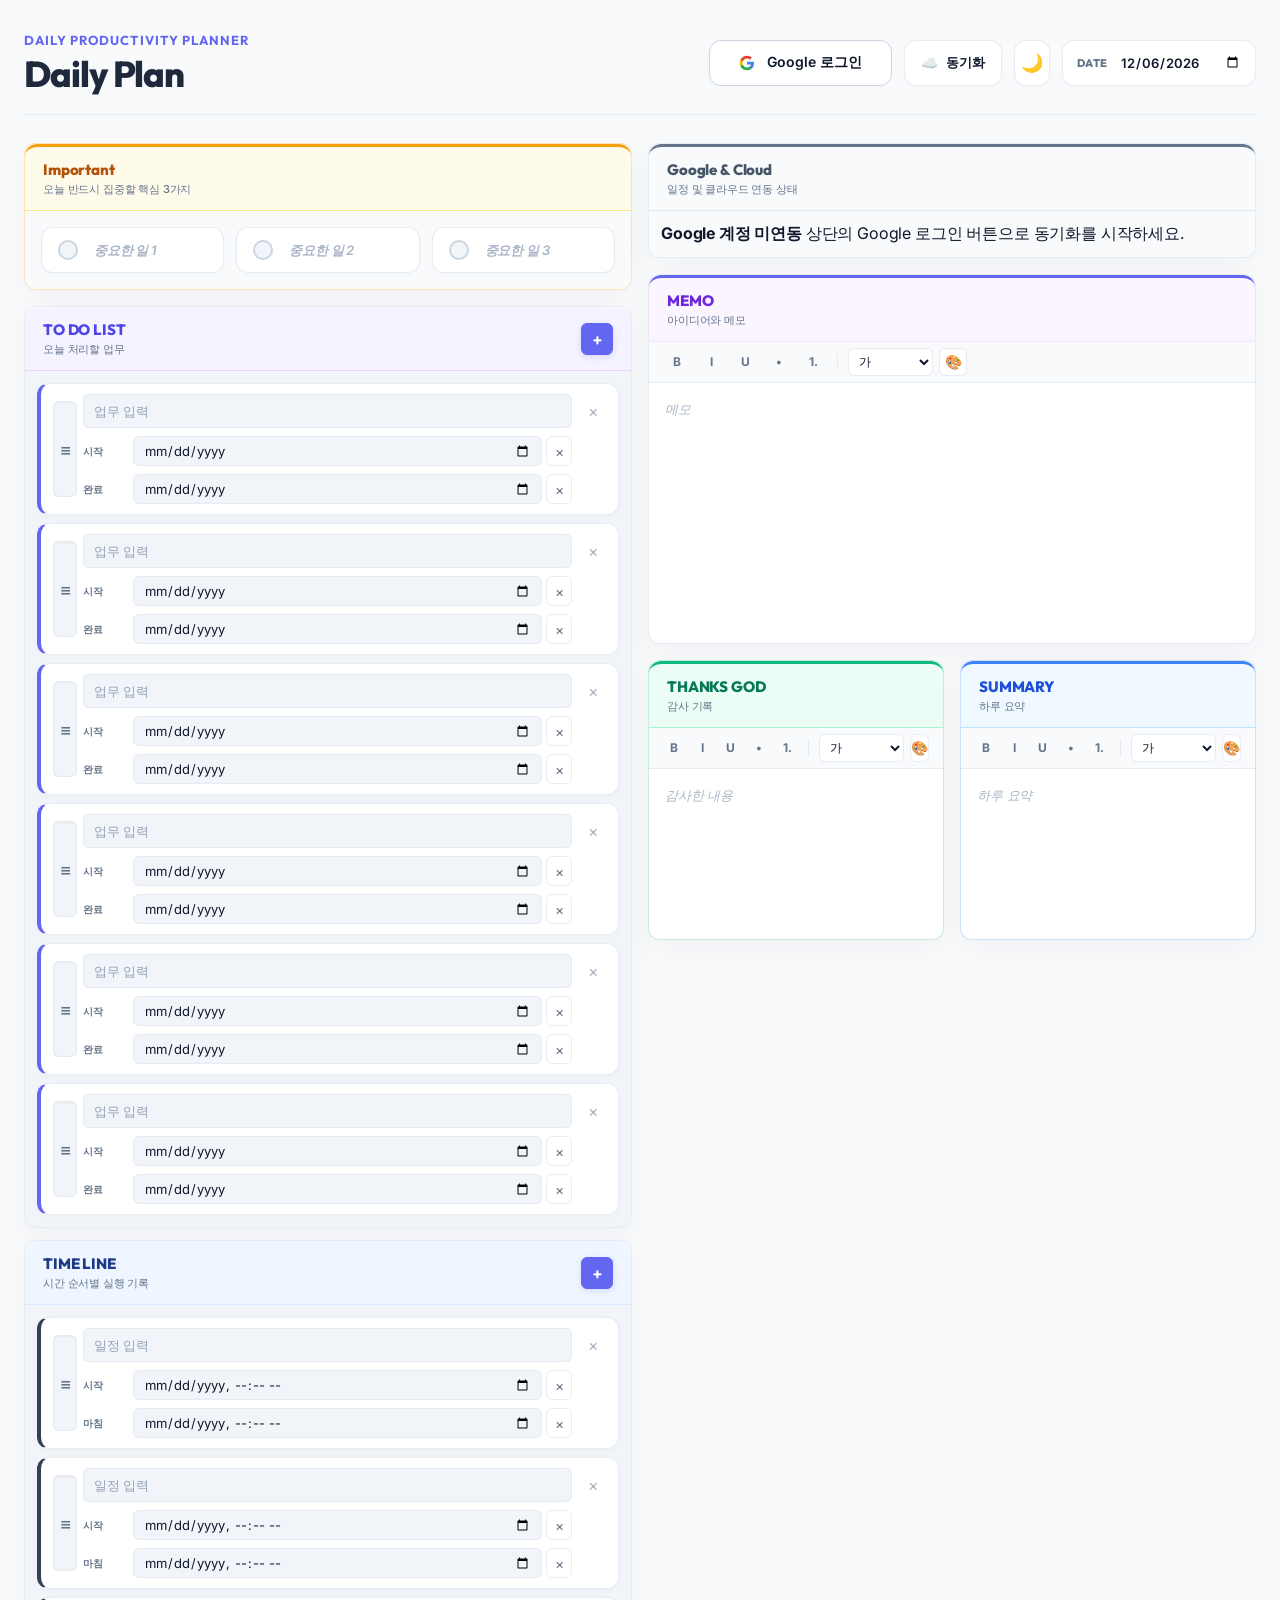
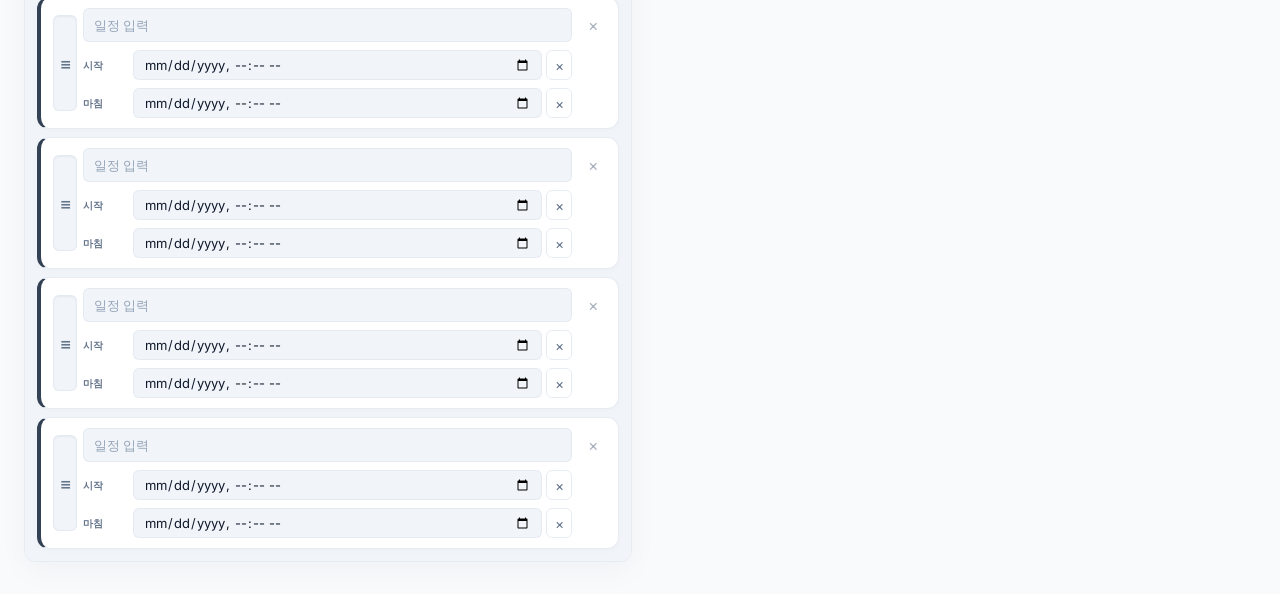
==== commit 113c038e: "ui: move google login controls to header" ====
--- a/index.html
+++ b/index.html
@@ -18,6 +18,20 @@
           <h1>Daily Plan</h1>
         </div>
         <div class="header-controls">
+          <button id="connectGoogleBtn" class="google-login-button header-google-button" type="button" title="Google 계정으로 로그인하고 동기화">
+            <span class="g-logo">
+              <svg viewBox="0 0 24 24" width="16" height="16" aria-hidden="true">
+                <path fill="#4285F4" d="M22.56 12.25c0-.78-.07-1.53-.2-2.25H12v4.26h5.92c-.26 1.37-1.04 2.53-2.21 3.31v2.77h3.57c2.08-1.92 3.28-4.74 3.28-8.09z"/>
+                <path fill="#34A853" d="M12 23c2.97 0 5.46-.98 7.28-2.66l-3.57-2.77c-.98.66-2.23 1.06-3.71 1.06-2.86 0-5.29-1.93-6.16-4.53H2.18v2.84C3.99 20.53 7.7 23 12 23z"/>
+                <path fill="#FBBC05" d="M5.84 14.09c-.22-.66-.35-1.36-.35-2.09s.13-1.43.35-2.09V7.07H2.18C1.43 8.55 1 10.22 1 12s.43 3.45 1.18 4.93l2.85-2.22.81-.62z"/>
+                <path fill="#EA4335" d="M12 5.38c1.62 0 3.06.56 4.21 1.64l3.15-3.15C17.45 2.09 14.97 1 12 1 7.7 1 3.99 3.47 2.18 7.07l3.66 2.84c.87-2.6 3.3-4.53 6.16-4.53z"/>
+              </svg>
+            </span>
+            <span class="g-btn-text">Google 로그인</span>
+          </button>
+          <button id="disconnectGoogleBtn" class="google-logout-button header-logout-button" type="button" title="Google 계정 연동 해제">
+            로그아웃
+          </button>
           <button id="triggerCloudBackup" class="backup-trigger-btn" type="button" title="구글 드라이브와 지금 동기화">
             <span class="btn-icon">☁️</span>
             <span class="btn-label">동기화</span>
@@ -100,18 +114,9 @@
               </div>
               <div class="calendar-preview" style="padding: 12px; display: flex; align-items: center; justify-content: center;">
                 <!-- 1. 구글 연동 전 화면 -->
-                <div id="calendarUnlinked" style="width: 100%; display: flex; justify-content: center;">
-                  <button id="connectGoogleBtn" class="google-login-button" type="button" style="width: 100%; display: inline-flex; align-items: center; justify-content: center; gap: 8px; padding: 12px; border-radius: var(--radius); font-size: 13px; font-weight: 700; cursor: pointer;">
-                    <span class="g-logo">
-                      <svg viewBox="0 0 24 24" width="18" height="18">
-                        <path fill="#4285F4" d="M22.56 12.25c0-.78-.07-1.53-.2-2.25H12v4.26h5.92c-.26 1.37-1.04 2.53-2.21 3.31v2.77h3.57c2.08-1.92 3.28-4.74 3.28-8.09z"/>
-                        <path fill="#34A853" d="M12 23c2.97 0 5.46-.98 7.28-2.66l-3.57-2.77c-.98.66-2.23 1.06-3.71 1.06-2.86 0-5.29-1.93-6.16-4.53H2.18v2.84C3.99 20.53 7.7 23 12 23z"/>
-                        <path fill="#FBBC05" d="M5.84 14.09c-.22-.66-.35-1.36-.35-2.09s.13-1.43.35-2.09V7.07H2.18C1.43 8.55 1 10.22 1 12s.43 3.45 1.18 4.93l2.85-2.22.81-.62z"/>
-                        <path fill="#EA4335" d="M12 5.38c1.62 0 3.06.56 4.21 1.64l3.15-3.15C17.45 2.09 14.97 1 12 1 7.7 1 3.99 3.47 2.18 7.07l3.66 2.84c.87-2.6 3.3-4.53 6.16-4.53z"/>
-                      </svg>
-                    </span>
-                    <span class="g-btn-text">Google 로그인 연동</span>
-                  </button>
+                <div id="calendarUnlinked" class="calendar-empty" style="width: 100%;">
+                  <strong>Google 계정 미연동</strong>
+                  <span>상단의 Google 로그인 버튼으로 동기화를 시작하세요.</span>
                 </div>
 
                 <!-- 2. 구글 연동 후 화면 -->
@@ -120,9 +125,6 @@
                     <a id="openGoogleCalendarBtn" href="https://calendar.google.com/calendar/r" target="_blank" rel="noopener" class="google-calendar-link-btn" style="text-decoration: none; flex: 2; display: inline-flex; align-items: center; justify-content: center; gap: 8px; padding: 12px; border-radius: var(--radius); background: #4285F4; border: none; color: #ffffff; font-size: 13px; font-weight: 700; cursor: pointer; transition: all 0.2s;">
                       📅 일정 추가·편집 (구글 캘린더) ↗
                     </a>
-                    <button id="disconnectGoogleBtn" class="google-logout-button" type="button" style="flex: 1; display: inline-flex; align-items: center; justify-content: center; gap: 6px; padding: 12px; border-radius: var(--radius); background: var(--panel-soft); border: 1px solid var(--line-soft); color: #ef4444; font-size: 12px; font-weight: 600; cursor: pointer; transition: all 0.2s;">
-                      🔒 로그아웃
-                    </button>
                   </div>
                   <iframe id="calendarFrame" title="내 구글 캘린더" src="" style="width: 100%; height: 460px; border: 1px solid var(--line-soft); border-radius: var(--radius); background: #ffffff;" frameborder="0" scrolling="no"></iframe>
                 </div>
--- a/styles.css
+++ b/styles.css
@@ -83,6 +83,23 @@
   gap: 12px;
 }
 
+.header-google-button,
+.header-logout-button {
+  height: 46px;
+  white-space: nowrap;
+}
+
+.header-google-button {
+  padding: 0 14px;
+}
+
+.header-logout-button {
+  display: none;
+  align-items: center;
+  justify-content: center;
+  padding: 0 12px;
+}
+
 .backup-trigger-btn {
   display: inline-flex;
   align-items: center;
@@ -1097,6 +1114,24 @@
     min-width: 0;
   }
 
+  .header-controls {
+    display: grid;
+    grid-template-columns: 1fr 1fr;
+    gap: 8px;
+  }
+
+  .header-google-button,
+  .header-logout-button,
+  .backup-trigger-btn,
+  .theme-toggle-btn,
+  .date-field {
+    width: 100%;
+  }
+
+  .date-field {
+    grid-column: 1 / -1;
+  }
+
   .row-list {
     min-height: auto;
   }
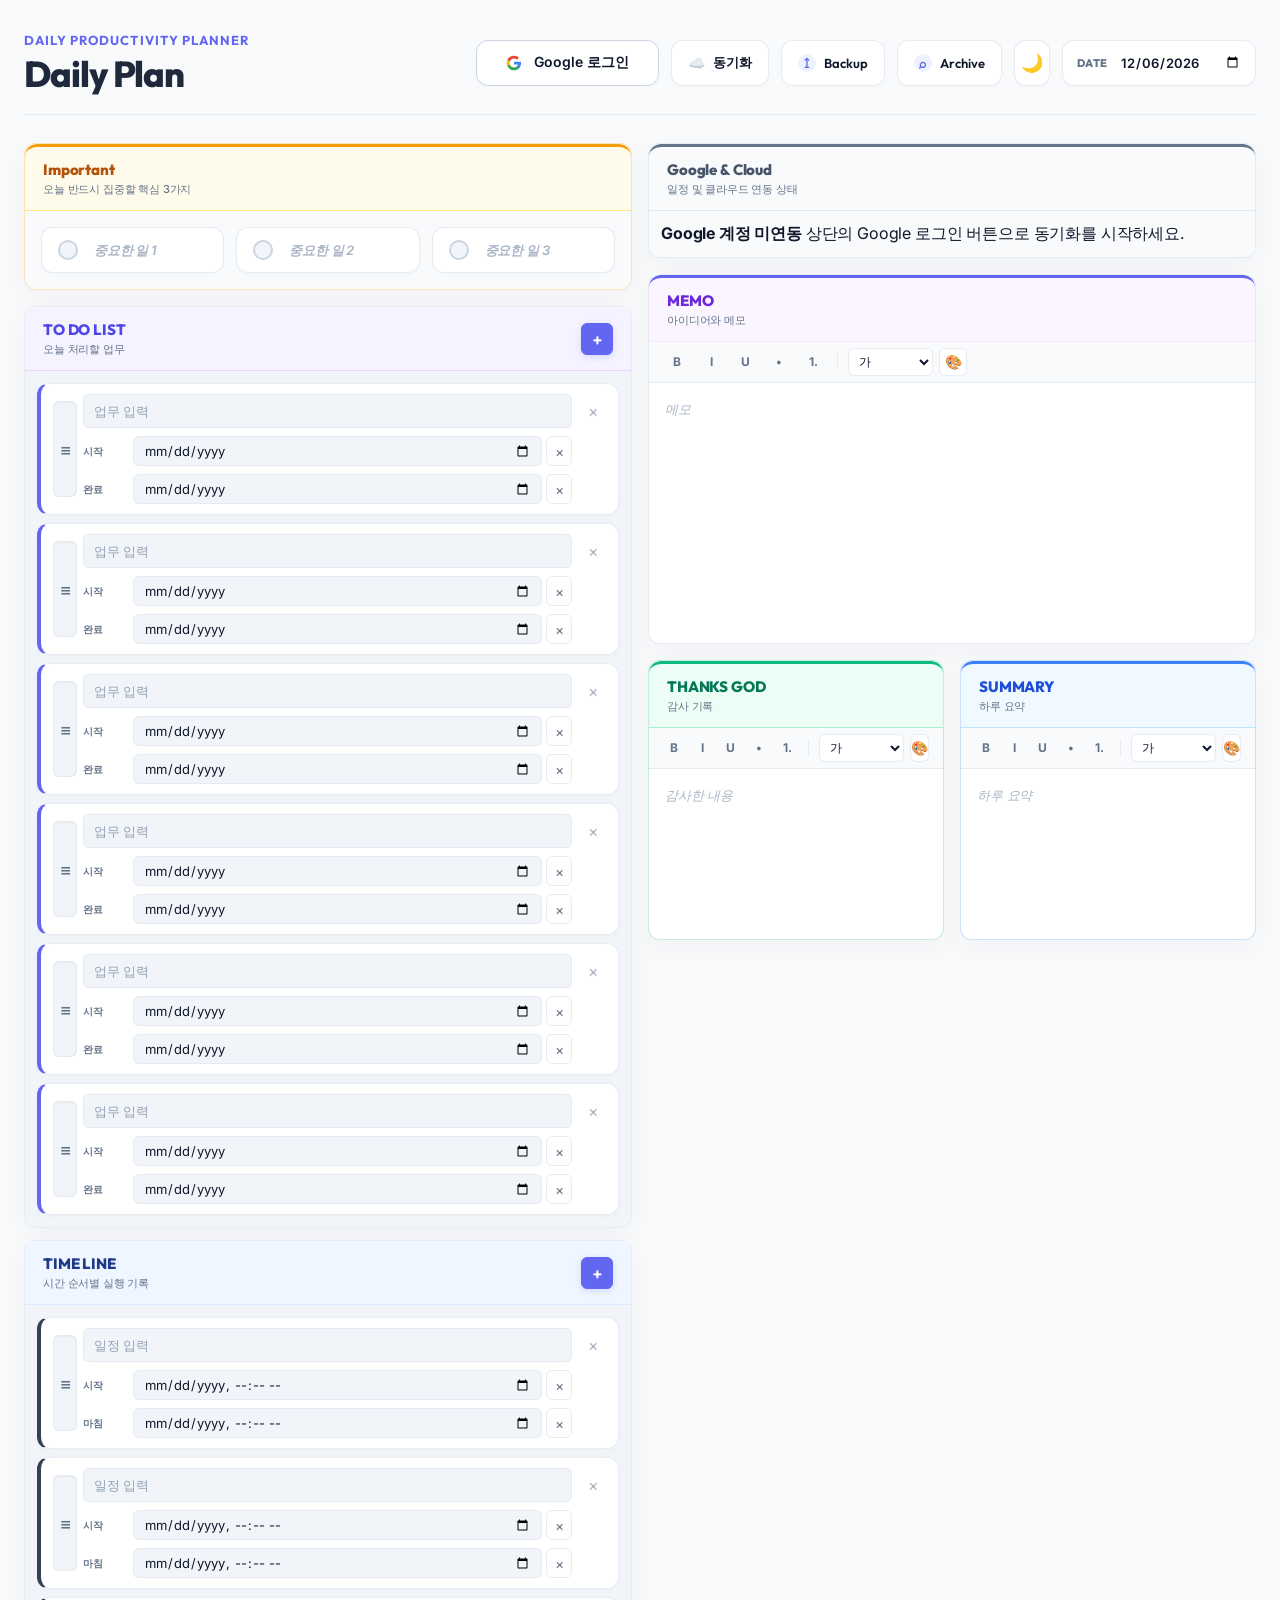
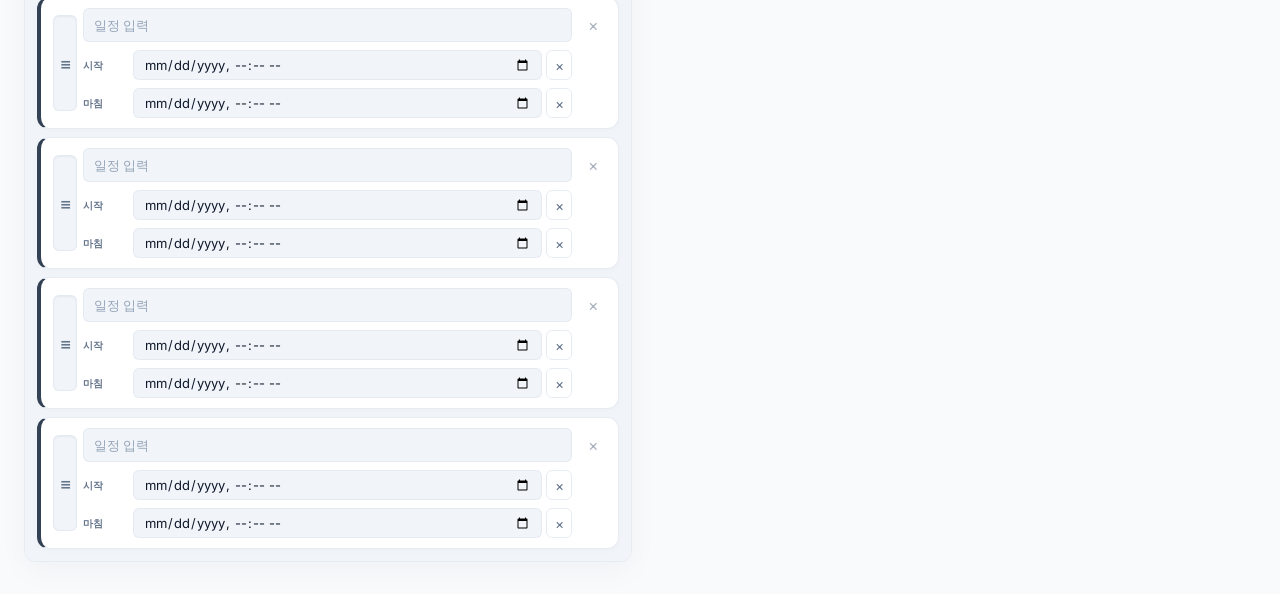
==== commit 9826a5e8: "feat: add backup destination options" ====
--- a/index.html
+++ b/index.html
@@ -35,6 +35,14 @@
           <button id="triggerCloudBackup" class="backup-trigger-btn" type="button" title="구글 드라이브와 지금 동기화">
             <span class="btn-icon">☁️</span>
             <span class="btn-label">동기화</span>
+          </button>
+          <button id="openBackupPanel" class="backup-settings-btn" type="button" title="기록 백업 위치 선택">
+            <span class="btn-icon">↥</span>
+            <span class="btn-label">Backup</span>
+          </button>
+          <button id="openArchiveSearch" class="archive-trigger-btn" type="button" title="저장된 Daily Plan 검색">
+            <span class="btn-icon">⌕</span>
+            <span class="btn-label">Archive</span>
           </button>
           <button id="themeToggle" class="theme-toggle-btn" type="button" aria-label="테마 전환" title="화면 테마 전환">🌙</button>
           <label class="date-field">
@@ -239,6 +247,92 @@
       </section>
     </main>
 
+    <section id="backupModal" class="backup-modal" aria-labelledby="backupTitle" aria-modal="true" role="dialog" hidden>
+      <div class="archive-backdrop" data-backup-close></div>
+      <div class="archive-dialog backup-dialog">
+        <div class="archive-header">
+          <div>
+            <p class="archive-eyebrow">Archive backup</p>
+            <h2 id="backupTitle">백업 위치 선택</h2>
+          </div>
+          <button id="closeBackupPanel" class="archive-close-btn" type="button" aria-label="백업 설정 닫기">×</button>
+        </div>
+
+        <div class="backup-options">
+          <article class="backup-option-card">
+            <div>
+              <h3>Google Sheets</h3>
+              <p>완료된 항목을 항목별 행으로 저장합니다. 수동 실행 또는 매일 23:59 자동 실행됩니다.</p>
+            </div>
+            <div class="backup-actions">
+              <button id="backupToSheets" class="backup-primary-action" type="button">Sheets로 백업</button>
+              <button id="openArchiveSheet" class="backup-secondary-action" type="button" disabled>시트 열기</button>
+            </div>
+          </article>
+
+          <article class="backup-option-card">
+            <div>
+              <h3>Notion</h3>
+              <p>Notion의 백업용 페이지 아래에 날짜별 기록 페이지를 만듭니다.</p>
+            </div>
+            <div class="backup-actions backup-actions-column">
+              <label class="backup-input-field">
+                <span>Notion Page ID</span>
+                <input id="notionParentPageId" type="text" placeholder="백업용 Notion 페이지 ID" autocomplete="off" />
+              </label>
+              <div class="backup-button-row">
+                <button id="connectNotionBackup" class="backup-secondary-action" type="button">Notion 연결</button>
+                <button id="backupToNotion" class="backup-primary-action" type="button" disabled>Notion 백업</button>
+              </div>
+            </div>
+          </article>
+        </div>
+
+        <div id="backupStatusText" class="archive-result-meta">Google Sheets archive will be created on first backup.</div>
+        <div id="notionBackupStatusText" class="archive-result-meta">Notion 백업은 페이지 ID 입력 후 연결해야 합니다.</div>
+      </div>
+    </section>
+
+    <section id="archiveModal" class="archive-modal" aria-labelledby="archiveTitle" aria-modal="true" role="dialog" hidden>
+      <div class="archive-backdrop" data-archive-close></div>
+      <div class="archive-dialog">
+        <div class="archive-header">
+          <div>
+            <p class="archive-eyebrow">Saved plans</p>
+            <h2 id="archiveTitle">Archive 검색</h2>
+          </div>
+          <button id="closeArchiveSearch" class="archive-close-btn" type="button" aria-label="Archive 검색 닫기">×</button>
+        </div>
+
+        <div class="archive-controls">
+          <label class="archive-field">
+            <span>DATE</span>
+            <input id="archiveDateFilter" type="date" />
+          </label>
+          <label class="archive-field">
+            <span>SECTION</span>
+            <select id="archiveSectionFilter">
+              <option value="all">전체 섹션</option>
+              <option value="important">Important</option>
+              <option value="todos">TO DO LIST</option>
+              <option value="timeline">TIME LINE</option>
+              <option value="memo">MEMO</option>
+              <option value="thanks">THANKS GOD</option>
+              <option value="summary">SUMMARY</option>
+            </select>
+          </label>
+          <label class="archive-field archive-keyword-field">
+            <span>KEYWORD</span>
+            <input id="archiveKeyword" type="search" placeholder="검색어 입력" autocomplete="off" />
+          </label>
+          <button id="clearArchiveSearch" class="archive-clear-btn" type="button">초기화</button>
+        </div>
+
+        <div id="archiveResultMeta" class="archive-result-meta">저장된 기록을 불러오는 중입니다.</div>
+        <div id="archiveResults" class="archive-results" aria-live="polite"></div>
+      </div>
+    </section>
+
     <template id="todoTemplate">
       <article class="plan-row" data-row>
         <button class="drag-handle" type="button" title="순서 이동" aria-label="순서 이동">≡</button>
--- a/styles.css
+++ b/styles.css
@@ -100,6 +100,55 @@
   padding: 0 12px;
 }
 
+.header-controls .header-logout-button.google-logout-button {
+  gap: 6px;
+  border: 1px solid var(--line-soft) !important;
+  border-radius: var(--radius);
+  background: var(--panel) !important;
+  color: var(--muted) !important;
+  font-family: 'Outfit', sans-serif;
+  font-size: 12px;
+  font-weight: 700;
+  letter-spacing: 0;
+  box-shadow: var(--shadow-sm);
+  transition: all 0.2s ease;
+}
+
+.header-controls .header-logout-button.google-logout-button::before {
+  color: var(--muted);
+  content: "↪";
+  font-size: 13px;
+  line-height: 1;
+}
+
+.header-controls .header-logout-button.google-logout-button:hover {
+  border-color: var(--accent) !important;
+  background: linear-gradient(135deg, rgba(99, 102, 241, 0.04), rgba(79, 70, 229, 0.04)) !important;
+  color: var(--accent) !important;
+  transform: translateY(-2px);
+  box-shadow: 0 6px 16px rgba(99, 102, 241, 0.08);
+}
+
+.header-controls .header-logout-button.google-logout-button:hover::before {
+  color: var(--accent);
+}
+
+.header-controls .header-logout-button.google-logout-button:active {
+  transform: translateY(0) scale(0.97);
+}
+
+body.dark-mode .header-controls .header-logout-button.google-logout-button {
+  background: var(--panel) !important;
+  border-color: var(--line-soft) !important;
+  color: var(--text) !important;
+}
+
+body.dark-mode .header-controls .header-logout-button.google-logout-button:hover {
+  border-color: var(--accent) !important;
+  background: linear-gradient(135deg, rgba(165, 180, 252, 0.06), rgba(99, 102, 241, 0.06)) !important;
+  color: #a5b4fc !important;
+}
+
 .backup-trigger-btn {
   display: inline-flex;
   align-items: center;
@@ -144,6 +193,57 @@
   box-shadow: var(--shadow-sm);
 }
 
+.archive-trigger-btn,
+.backup-settings-btn {
+  display: inline-flex;
+  align-items: center;
+  justify-content: center;
+  gap: 8px;
+  height: 46px;
+  padding: 0 16px;
+  border: 1px solid var(--line-soft);
+  border-radius: var(--radius);
+  background: var(--panel);
+  color: var(--text);
+  font-family: 'Outfit', 'Inter', sans-serif;
+  font-size: 13px;
+  font-weight: 600;
+  cursor: pointer;
+  box-shadow: var(--shadow-sm);
+  transition: all 0.25s cubic-bezier(0.4, 0, 0.2, 1);
+  white-space: nowrap;
+  outline: none;
+  user-select: none;
+}
+
+.archive-trigger-btn .btn-icon,
+.backup-settings-btn .btn-icon {
+  display: inline-grid;
+  width: 18px;
+  height: 18px;
+  place-items: center;
+  border-radius: 50%;
+  background: var(--accent-soft);
+  color: var(--accent);
+  font-size: 13px;
+  font-weight: 800;
+}
+
+.archive-trigger-btn:hover,
+.backup-settings-btn:hover {
+  border-color: var(--accent);
+  background: linear-gradient(135deg, rgba(99, 102, 241, 0.04), rgba(79, 70, 229, 0.04));
+  color: var(--accent);
+  transform: translateY(-2px);
+  box-shadow: 0 6px 16px rgba(99, 102, 241, 0.08);
+}
+
+.archive-trigger-btn:active,
+.backup-settings-btn:active {
+  transform: translateY(0) scale(0.97);
+  box-shadow: var(--shadow-sm);
+}
+
 body.dark-mode .backup-trigger-btn {
   background: var(--panel);
   border-color: var(--line-soft);
@@ -151,6 +251,20 @@
 }
 
 body.dark-mode .backup-trigger-btn:hover {
+  border-color: var(--accent);
+  background: linear-gradient(135deg, rgba(165, 180, 252, 0.06), rgba(99, 102, 241, 0.06));
+  color: #a5b4fc;
+}
+
+body.dark-mode .archive-trigger-btn,
+body.dark-mode .backup-settings-btn {
+  background: var(--panel);
+  border-color: var(--line-soft);
+  color: var(--text);
+}
+
+body.dark-mode .archive-trigger-btn:hover,
+body.dark-mode .backup-settings-btn:hover {
   border-color: var(--accent);
   background: linear-gradient(135deg, rgba(165, 180, 252, 0.06), rgba(99, 102, 241, 0.06));
   color: #a5b4fc;
@@ -689,6 +803,397 @@
   gap: 16px;
 }
 
+.archive-modal[hidden],
+.backup-modal[hidden] {
+  display: none !important;
+}
+
+.archive-modal,
+.backup-modal {
+  position: fixed;
+  inset: 0;
+  z-index: 9000;
+  display: grid;
+  place-items: center;
+  padding: 24px;
+}
+
+body.archive-open,
+body.backup-open {
+  overflow: hidden;
+}
+
+.archive-backdrop {
+  position: absolute;
+  inset: 0;
+  background: rgba(15, 23, 42, 0.42);
+  backdrop-filter: blur(10px);
+}
+
+.archive-dialog {
+  position: relative;
+  z-index: 1;
+  display: grid;
+  grid-template-rows: auto auto auto minmax(0, 1fr);
+  width: min(920px, 100%);
+  max-height: min(760px, calc(100vh - 48px));
+  overflow: hidden;
+  border: 1px solid var(--line-soft);
+  border-radius: var(--radius);
+  background: var(--panel);
+  box-shadow: 0 24px 80px rgba(15, 23, 42, 0.22);
+}
+
+.archive-header {
+  display: flex;
+  align-items: center;
+  justify-content: space-between;
+  gap: 16px;
+  border-bottom: 1px solid var(--line-soft);
+  background: var(--panel);
+  padding: 18px 20px;
+}
+
+.archive-eyebrow {
+  margin: 0 0 5px;
+  color: var(--accent);
+  font-family: 'Outfit', sans-serif;
+  font-size: 11px;
+  font-weight: 800;
+  letter-spacing: 0.08em;
+  text-transform: uppercase;
+}
+
+.archive-header h2 {
+  margin: 0;
+  color: var(--primary);
+  font-family: 'Outfit', sans-serif;
+  font-size: 22px;
+  font-weight: 800;
+  line-height: 1.1;
+}
+
+.archive-close-btn {
+  display: inline-grid;
+  width: 36px;
+  height: 36px;
+  place-items: center;
+  border: 1px solid var(--line-soft);
+  border-radius: var(--radius-sm);
+  background: var(--panel-soft);
+  color: var(--muted);
+  cursor: pointer;
+  font-size: 22px;
+  line-height: 1;
+  transition: all 0.2s ease;
+}
+
+.archive-close-btn:hover,
+.archive-close-btn:focus {
+  border-color: var(--danger);
+  color: var(--danger);
+  outline: none;
+}
+
+.archive-controls {
+  display: grid;
+  grid-template-columns: 170px 180px minmax(220px, 1fr) auto;
+  gap: 10px;
+  align-items: end;
+  border-bottom: 1px solid var(--line-soft);
+  background: var(--panel-soft);
+  padding: 14px 20px;
+}
+
+.archive-field {
+  display: grid;
+  gap: 6px;
+  min-width: 0;
+}
+
+.archive-field span {
+  color: var(--muted);
+  font-family: 'Outfit', sans-serif;
+  font-size: 10px;
+  font-weight: 800;
+  letter-spacing: 0.05em;
+}
+
+.archive-field input,
+.archive-field select {
+  width: 100%;
+  height: 38px;
+  min-width: 0;
+  border: 1px solid var(--line-soft);
+  border-radius: var(--radius-sm);
+  background: var(--panel);
+  color: var(--text);
+  font-size: 13px;
+  padding: 0 10px;
+  outline: none;
+}
+
+.archive-field input:focus,
+.archive-field select:focus {
+  border-color: var(--accent);
+  box-shadow: 0 0 0 3px rgba(99, 102, 241, 0.15);
+}
+
+.archive-clear-btn {
+  height: 38px;
+  border: 1px solid var(--line-soft);
+  border-radius: var(--radius-sm);
+  background: var(--panel);
+  color: var(--muted);
+  cursor: pointer;
+  font-size: 12px;
+  font-weight: 700;
+  padding: 0 12px;
+  transition: all 0.2s ease;
+}
+
+.archive-clear-btn:hover {
+  border-color: var(--accent);
+  color: var(--accent);
+}
+
+.archive-result-meta {
+  border-bottom: 1px solid var(--line-soft);
+  color: var(--muted);
+  font-size: 12px;
+  padding: 10px 20px;
+}
+
+.archive-results {
+  display: grid;
+  gap: 10px;
+  overflow-y: auto;
+  padding: 14px 20px 20px;
+}
+
+.archive-result-card {
+  display: grid;
+  gap: 6px;
+  width: 100%;
+  border: 1px solid var(--line-soft);
+  border-left: 4px solid var(--accent);
+  border-radius: var(--radius-sm);
+  background: var(--panel);
+  color: var(--text);
+  cursor: pointer;
+  padding: 12px 14px;
+  text-align: left;
+  transition: all 0.2s ease;
+}
+
+.archive-result-card:hover,
+.archive-result-card:focus {
+  border-color: var(--accent);
+  box-shadow: var(--shadow-hover);
+  outline: none;
+  transform: translateY(-1px);
+}
+
+.archive-result-topline {
+  display: flex;
+  align-items: center;
+  justify-content: space-between;
+  gap: 12px;
+}
+
+.archive-result-date {
+  font-family: 'Outfit', sans-serif;
+  font-size: 14px;
+  font-weight: 800;
+}
+
+.archive-result-section {
+  color: var(--accent);
+  font-size: 11px;
+  font-weight: 800;
+  text-transform: uppercase;
+}
+
+.archive-result-snippet {
+  color: var(--muted);
+  font-size: 13px;
+  line-height: 1.45;
+  overflow-wrap: anywhere;
+}
+
+.archive-empty {
+  display: grid;
+  min-height: 160px;
+  place-items: center;
+  border: 1px dashed var(--line);
+  border-radius: var(--radius);
+  color: var(--muted);
+  font-size: 13px;
+  text-align: center;
+  padding: 24px;
+}
+
+.backup-dialog {
+  max-width: 720px;
+}
+
+.backup-options {
+  display: grid;
+  gap: 12px;
+  padding: 18px 22px;
+}
+
+.backup-option-card {
+  display: grid;
+  grid-template-columns: minmax(0, 1fr) auto;
+  gap: 16px;
+  align-items: center;
+  border: 1px solid var(--line-soft);
+  border-radius: var(--radius);
+  background: var(--panel);
+  padding: 16px;
+  box-shadow: var(--shadow-sm);
+}
+
+.backup-option-card h3,
+.backup-option-card p {
+  margin: 0;
+}
+
+.backup-option-card h3 {
+  color: var(--primary);
+  font-family: 'Outfit', sans-serif;
+  font-size: 15px;
+  font-weight: 800;
+}
+
+.backup-option-card p {
+  margin-top: 5px;
+  color: var(--muted);
+  font-size: 12px;
+  line-height: 1.5;
+}
+
+.backup-option-card.is-disabled {
+  opacity: 0.72;
+}
+
+.backup-actions {
+  display: flex;
+  gap: 8px;
+}
+
+.backup-actions-column {
+  align-items: stretch;
+  flex-direction: column;
+  min-width: min(320px, 40vw);
+}
+
+.backup-button-row {
+  display: flex;
+  gap: 8px;
+}
+
+.backup-input-field {
+  display: grid;
+  gap: 6px;
+}
+
+.backup-input-field span {
+  color: var(--muted);
+  font-family: 'Outfit', sans-serif;
+  font-size: 10px;
+  font-weight: 800;
+  letter-spacing: 0.05em;
+}
+
+.backup-input-field input {
+  width: 100%;
+  height: 36px;
+  min-width: 0;
+  border: 1px solid var(--line-soft);
+  border-radius: var(--radius-sm);
+  background: var(--panel);
+  color: var(--text);
+  font-size: 12px;
+  padding: 0 10px;
+  outline: none;
+}
+
+.backup-input-field input:focus {
+  border-color: var(--accent);
+  box-shadow: 0 0 0 3px rgba(99, 102, 241, 0.15);
+}
+
+.backup-primary-action,
+.backup-secondary-action {
+  height: 36px;
+  border-radius: var(--radius-sm);
+  font-size: 12px;
+  font-weight: 800;
+  cursor: pointer;
+  transition: all 0.2s ease;
+  white-space: nowrap;
+}
+
+.backup-primary-action {
+  border: 1px solid var(--accent);
+  background: var(--accent);
+  color: #ffffff;
+  padding: 0 14px;
+}
+
+.backup-secondary-action {
+  border: 1px solid var(--line-soft);
+  background: var(--panel-soft);
+  color: var(--text);
+  padding: 0 12px;
+}
+
+.backup-primary-action:hover,
+.backup-secondary-action:hover:not(:disabled) {
+  transform: translateY(-1px);
+  box-shadow: var(--shadow-hover);
+}
+
+.backup-primary-action:disabled,
+.backup-secondary-action:disabled {
+  cursor: not-allowed;
+  opacity: 0.5;
+}
+
+.backup-pill {
+  display: inline-flex;
+  align-items: center;
+  height: 28px;
+  border: 1px solid var(--line-soft);
+  border-radius: 999px;
+  background: var(--panel-soft);
+  color: var(--muted);
+  font-size: 11px;
+  font-weight: 800;
+  padding: 0 10px;
+  white-space: nowrap;
+}
+
+body.dark-mode .archive-backdrop {
+  background: rgba(2, 6, 23, 0.72);
+}
+
+body.dark-mode .archive-dialog,
+body.dark-mode .archive-header,
+body.dark-mode .archive-result-card,
+body.dark-mode .archive-clear-btn,
+body.dark-mode .archive-field input,
+body.dark-mode .archive-field select {
+  background: var(--panel);
+  border-color: var(--line-soft);
+}
+
+body.dark-mode .archive-controls {
+  background: var(--panel-soft);
+}
+
 /* --- 상단 테두리 악센트 및 보더 미학 고도화 --- */
 .important-panel .panel-header {
   border-top: 3px solid #f59e0b; /* Warm Gold Amber (따뜻한 골드 엠버) */
@@ -1123,6 +1628,8 @@
   .header-google-button,
   .header-logout-button,
   .backup-trigger-btn,
+  .backup-settings-btn,
+  .archive-trigger-btn,
   .theme-toggle-btn,
   .date-field {
     width: 100%;
@@ -1165,6 +1672,52 @@
   .delete-button {
     grid-column: 3 / 4;
     grid-row: 1 / 2;
+  }
+
+  .archive-modal {
+    padding: 12px;
+  }
+
+  .archive-dialog {
+    max-height: calc(100vh - 24px);
+  }
+
+  .archive-header,
+  .archive-controls,
+  .archive-result-meta,
+  .archive-results {
+    padding-left: 14px;
+    padding-right: 14px;
+  }
+
+  .archive-controls {
+    grid-template-columns: 1fr;
+  }
+
+  .archive-clear-btn {
+    width: 100%;
+  }
+
+  .backup-option-card {
+    grid-template-columns: 1fr;
+  }
+
+  .backup-actions {
+    flex-direction: column;
+  }
+
+  .backup-actions-column {
+    min-width: 0;
+  }
+
+  .backup-button-row {
+    flex-direction: column;
+  }
+
+  .archive-result-topline {
+    align-items: flex-start;
+    flex-direction: column;
+    gap: 4px;
   }
 }
 
@@ -1236,6 +1789,10 @@
   .clear-button,
   .editor-toolbar,
   .calendar-panel,
+  .archive-trigger-btn,
+  .backup-settings-btn,
+  .archive-modal,
+  .backup-modal,
   .icon-button {
     display: none !important;
   }
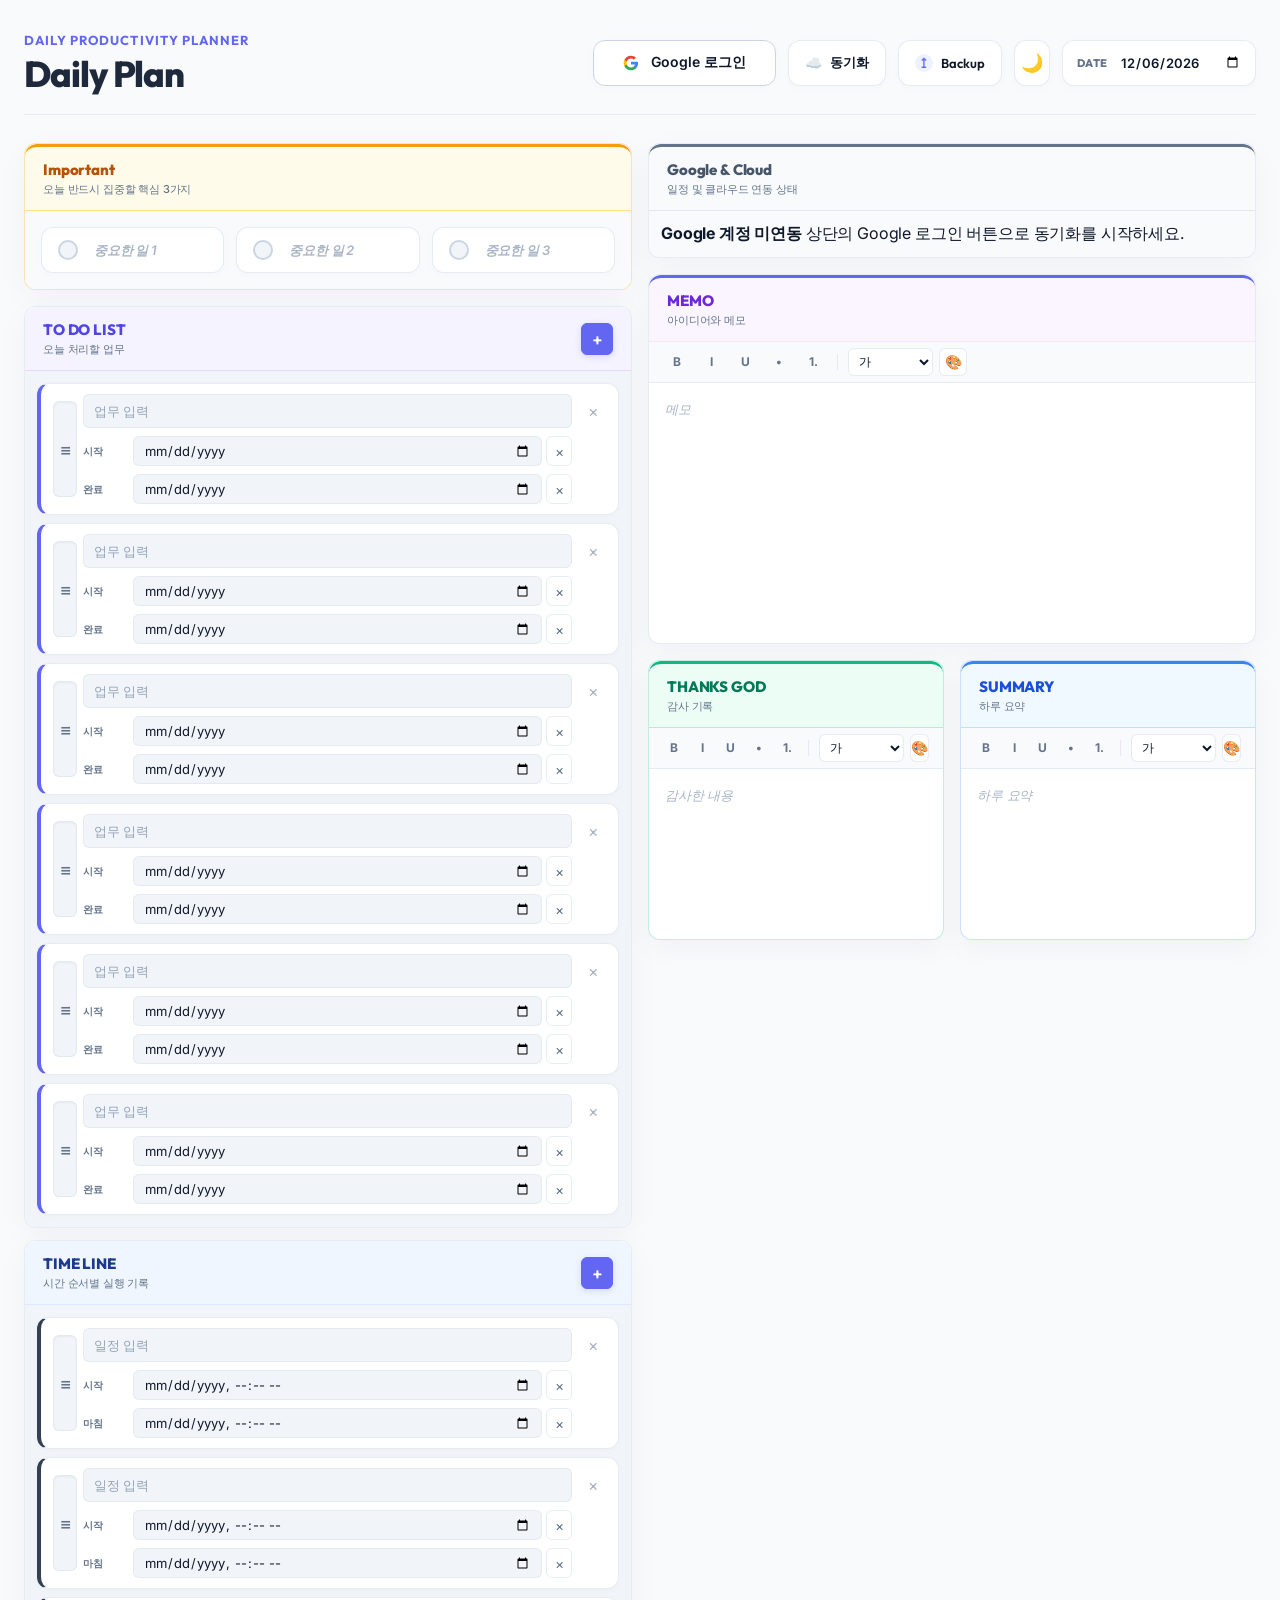
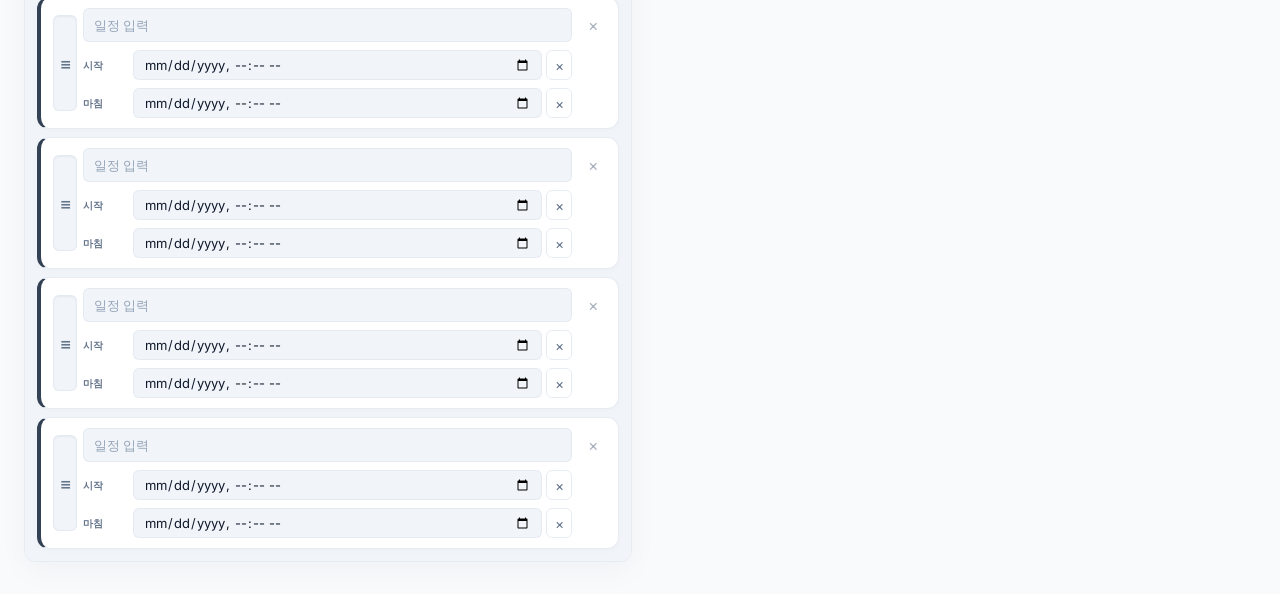
==== commit 8d81680a: "fix: remove local archive search" ====
--- a/index.html
+++ b/index.html
@@ -7,7 +7,7 @@
     <link rel="preconnect" href="https://fonts.googleapis.com">
     <link rel="preconnect" href="https://fonts.gstatic.com" crossorigin>
     <link href="https://fonts.googleapis.com/css2?family=Inter:wght@300;400;500;600;700&family=Outfit:wght@400;500;600;700;800&display=swap" rel="stylesheet">
-    <link rel="stylesheet" href="styles.css" />
+    <link rel="stylesheet" href="styles.css?v=20260523-dp068" />
     <script src="https://accounts.google.com/gsi/client" async defer></script>
   </head>
   <body>
@@ -40,10 +40,6 @@
             <span class="btn-icon">↥</span>
             <span class="btn-label">Backup</span>
           </button>
-          <button id="openArchiveSearch" class="archive-trigger-btn" type="button" title="저장된 Daily Plan 검색">
-            <span class="btn-icon">⌕</span>
-            <span class="btn-label">Archive</span>
-          </button>
           <button id="themeToggle" class="theme-toggle-btn" type="button" aria-label="테마 전환" title="화면 테마 전환">🌙</button>
           <label class="date-field">
             <span>DATE</span>
@@ -273,7 +269,7 @@
           <article class="backup-option-card">
             <div>
               <h3>Notion</h3>
-              <p>Notion의 백업용 페이지 아래에 날짜별 기록 페이지를 만듭니다.</p>
+              <p>Notion의 백업용 페이지 아래 데이터베이스를 만들고 항목별 행으로 저장합니다.</p>
             </div>
             <div class="backup-actions backup-actions-column">
               <label class="backup-input-field">
@@ -293,46 +289,6 @@
       </div>
     </section>
 
-    <section id="archiveModal" class="archive-modal" aria-labelledby="archiveTitle" aria-modal="true" role="dialog" hidden>
-      <div class="archive-backdrop" data-archive-close></div>
-      <div class="archive-dialog">
-        <div class="archive-header">
-          <div>
-            <p class="archive-eyebrow">Saved plans</p>
-            <h2 id="archiveTitle">Archive 검색</h2>
-          </div>
-          <button id="closeArchiveSearch" class="archive-close-btn" type="button" aria-label="Archive 검색 닫기">×</button>
-        </div>
-
-        <div class="archive-controls">
-          <label class="archive-field">
-            <span>DATE</span>
-            <input id="archiveDateFilter" type="date" />
-          </label>
-          <label class="archive-field">
-            <span>SECTION</span>
-            <select id="archiveSectionFilter">
-              <option value="all">전체 섹션</option>
-              <option value="important">Important</option>
-              <option value="todos">TO DO LIST</option>
-              <option value="timeline">TIME LINE</option>
-              <option value="memo">MEMO</option>
-              <option value="thanks">THANKS GOD</option>
-              <option value="summary">SUMMARY</option>
-            </select>
-          </label>
-          <label class="archive-field archive-keyword-field">
-            <span>KEYWORD</span>
-            <input id="archiveKeyword" type="search" placeholder="검색어 입력" autocomplete="off" />
-          </label>
-          <button id="clearArchiveSearch" class="archive-clear-btn" type="button">초기화</button>
-        </div>
-
-        <div id="archiveResultMeta" class="archive-result-meta">저장된 기록을 불러오는 중입니다.</div>
-        <div id="archiveResults" class="archive-results" aria-live="polite"></div>
-      </div>
-    </section>
-
     <template id="todoTemplate">
       <article class="plan-row" data-row>
         <button class="drag-handle" type="button" title="순서 이동" aria-label="순서 이동">≡</button>
@@ -369,6 +325,6 @@
       </article>
     </template>
 
-    <script src="app.js"></script>
+    <script src="app.js?v=20260523-dp068"></script>
   </body>
 </html>
--- a/styles.css
+++ b/styles.css
@@ -1439,11 +1439,13 @@
   transition: all 0.2s ease;
 }
 
+.rich-editor.is-editor-empty::before,
 .rich-editor:empty::before {
   color: #94a3b8;
   content: attr(aria-label);
   font-style: italic;
   opacity: 0.8;
+  pointer-events: none;
 }
 
 .important-item .rich-editor {
@@ -1956,6 +1958,7 @@
   }
 
   /* 빈 입력창 힌트 숨김 */
+  .rich-editor.is-editor-empty::before,
   .rich-editor:empty::before {
     content: "" !important;
   }
